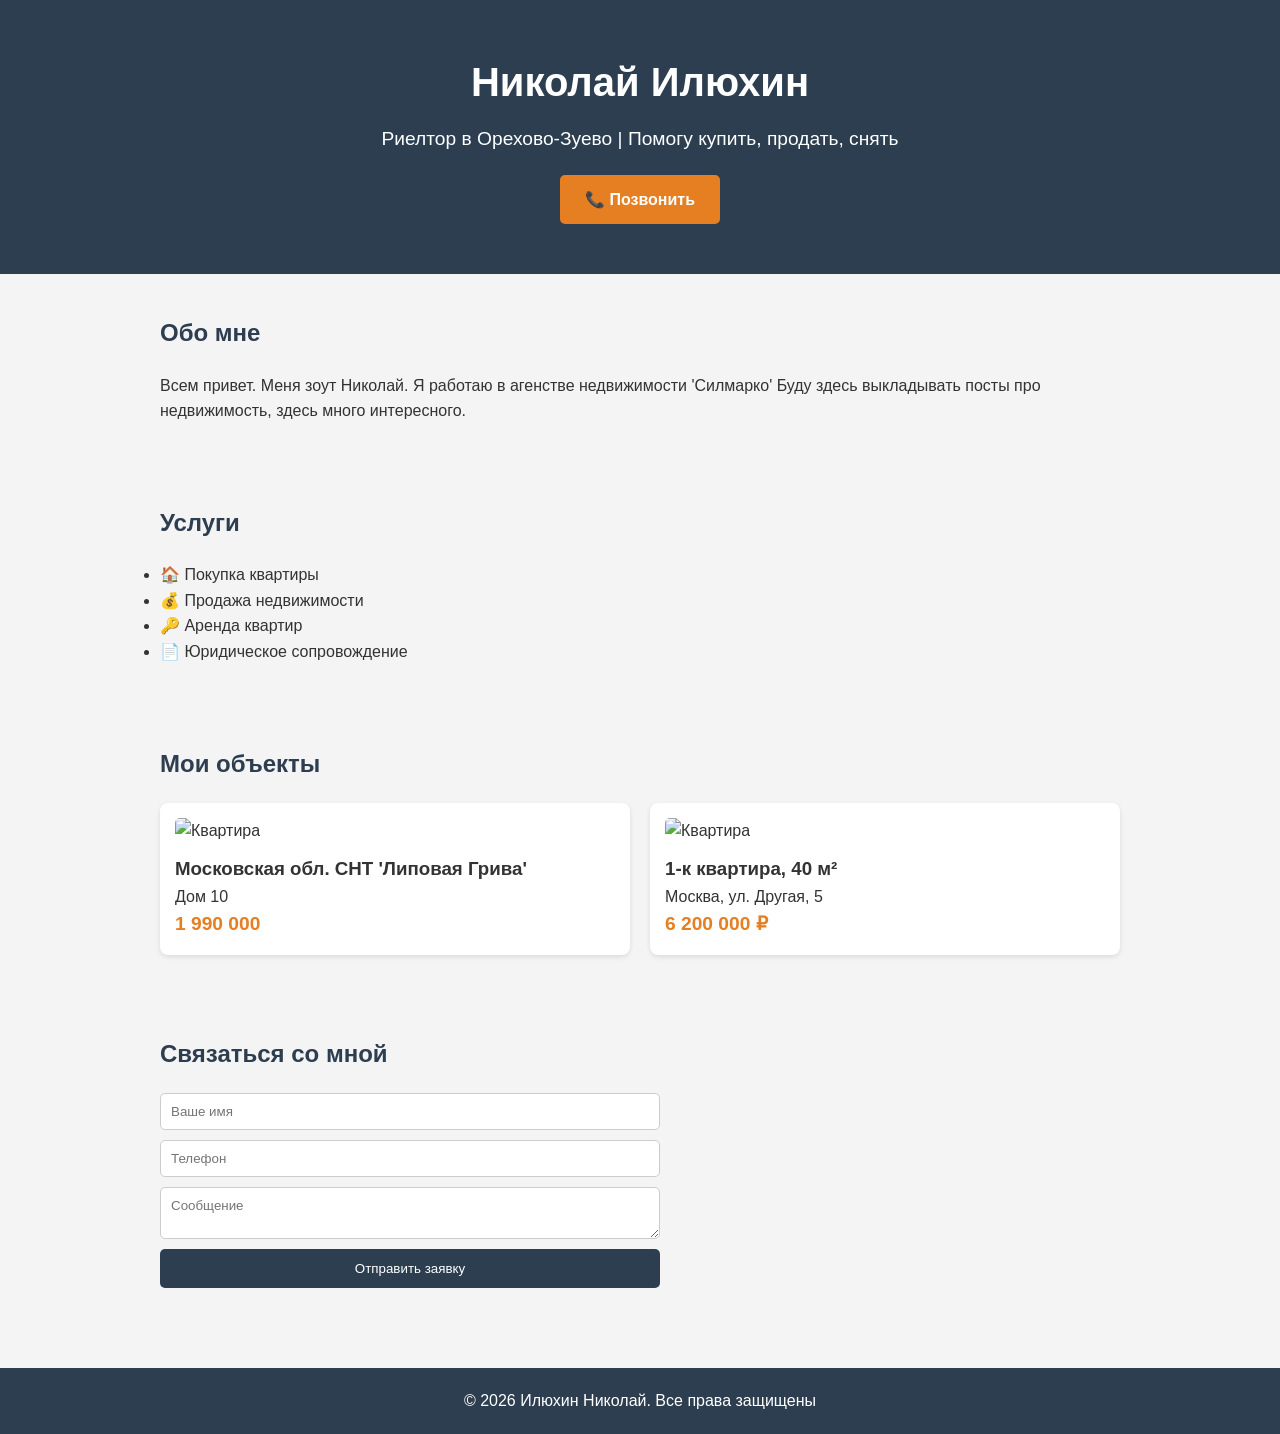
==== index.html @ 78584c49 "Первый сайт" ====
<!DOCTYPE html>
<html lang="ru">
<head>
    <meta charset="UTF-8">
    <meta name="viewport" content="width=device-width, initial-scale=1.0">
    <title>Николай Илюхин — Риелтор</title>
    <link rel="stylesheet" href="style.css">
</head>
<body>
    <header>
        <h1>Николай Илюхин</h1>
        <p>Риелтор в Орехово-Зуево | Помогу купить, продать, снять</p>
        <a href="tel:+79262144990" class="btn">📞 Позвонить</a>
    </header>

    <section id="about">
        <h2>Обо мне</h2>
        <p>Всем привет. Меня зоут Николай. Я работаю в агенстве недвижимости 'Силмарко' Буду здесь выкладывать посты про недвижимость, здесь много интересного.</p>
    </section>

    <section id="services">
        <h2>Услуги</h2>
        <ul>
            <li>🏠 Покупка квартиры</li>
            <li>💰 Продажа недвижимости</li>
            <li>🔑 Аренда квартир</li>
            <li>📄 Юридическое сопровождение</li>
        </ul>
    </section>

    <section id="objects">
        <h2>Мои объекты</h2>
        <div class="cards">
            <div class="card">
                <img src="https://via.placeholder.com/300x200" alt="Квартира">
                <h3>Московская обл. СНТ 'Липовая Грива'</h3>
                <p>Дом 10</p>
                <p class="price">1 990 000</p>
            </div>
            <div class="card">
                <img src="https://via.placeholder.com/300x200" alt="Квартира">
                <h3>1-к квартира, 40 м²</h3>
                <p>Москва, ул. Другая, 5</p>
                <p class="price">6 200 000 ₽</p>
            </div>
        </div>
    </section>

    <section id="contact">
        <h2>Связаться со мной</h2>
        <form id="leadForm">
            <input type="text" placeholder="Ваше имя" required>
            <input type="tel" placeholder="Телефон" required>
            <textarea placeholder="Сообщение"></textarea>
            <button type="submit">Отправить заявку</button>
        </form>
    </section>

    <footer>
        <p>© 2026 Илюхин Николай. Все права защищены</p>
    </footer>

    <script src="script.js"></script>
</body>
</html>
---- style.css ----
* {
    margin: 0;
    padding: 0;
    box-sizing: border-box;
    font-family: Arial, sans-serif;
}

body {
    background: #f4f4f4;
    color: #333;
    line-height: 1.6;
}

header {
    background: #2c3e50;
    color: white;
    text-align: center;
    padding: 50px 20px;
}

header h1 {
    font-size: 2.5em;
    margin-bottom: 10px;
}

header p {
    font-size: 1.2em;
    margin-bottom: 20px;
}

.btn {
    display: inline-block;
    background: #e67e22;
    color: white;
    padding: 12px 25px;
    text-decoration: none;
    border-radius: 5px;
    font-weight: bold;
}

section {
    padding: 40px 20px;
    max-width: 1000px;
    margin: 0 auto;
}

section h2 {
    margin-bottom: 20px;
    color: #2c3e50;
}

.cards {
    display: grid;
    grid-template-columns: repeat(auto-fit, minmax(280px, 1fr));
    gap: 20px;
}

.card {
    background: white;
    border-radius: 8px;
    padding: 15px;
    box-shadow: 0 2px 5px rgba(0,0,0,0.1);
}

.card img {
    width: 100%;
    border-radius: 5px;
    margin-bottom: 10px;
}

.price {
    color: #e67e22;
    font-weight: bold;
    font-size: 1.2em;
}

form {
    display: flex;
    flex-direction: column;
    gap: 10px;
    max-width: 500px;
}

form input, form textarea {
    padding: 10px;
    border: 1px solid #ccc;
    border-radius: 5px;
}

form button {
    background: #2c3e50;
    color: white;
    padding: 12px;
    border: none;
    border-radius: 5px;
    cursor: pointer;
}

footer {
    text-align: center;
    padding: 20px;
    background: #2c3e50;
    color: white;
    margin-top: 40px;
}
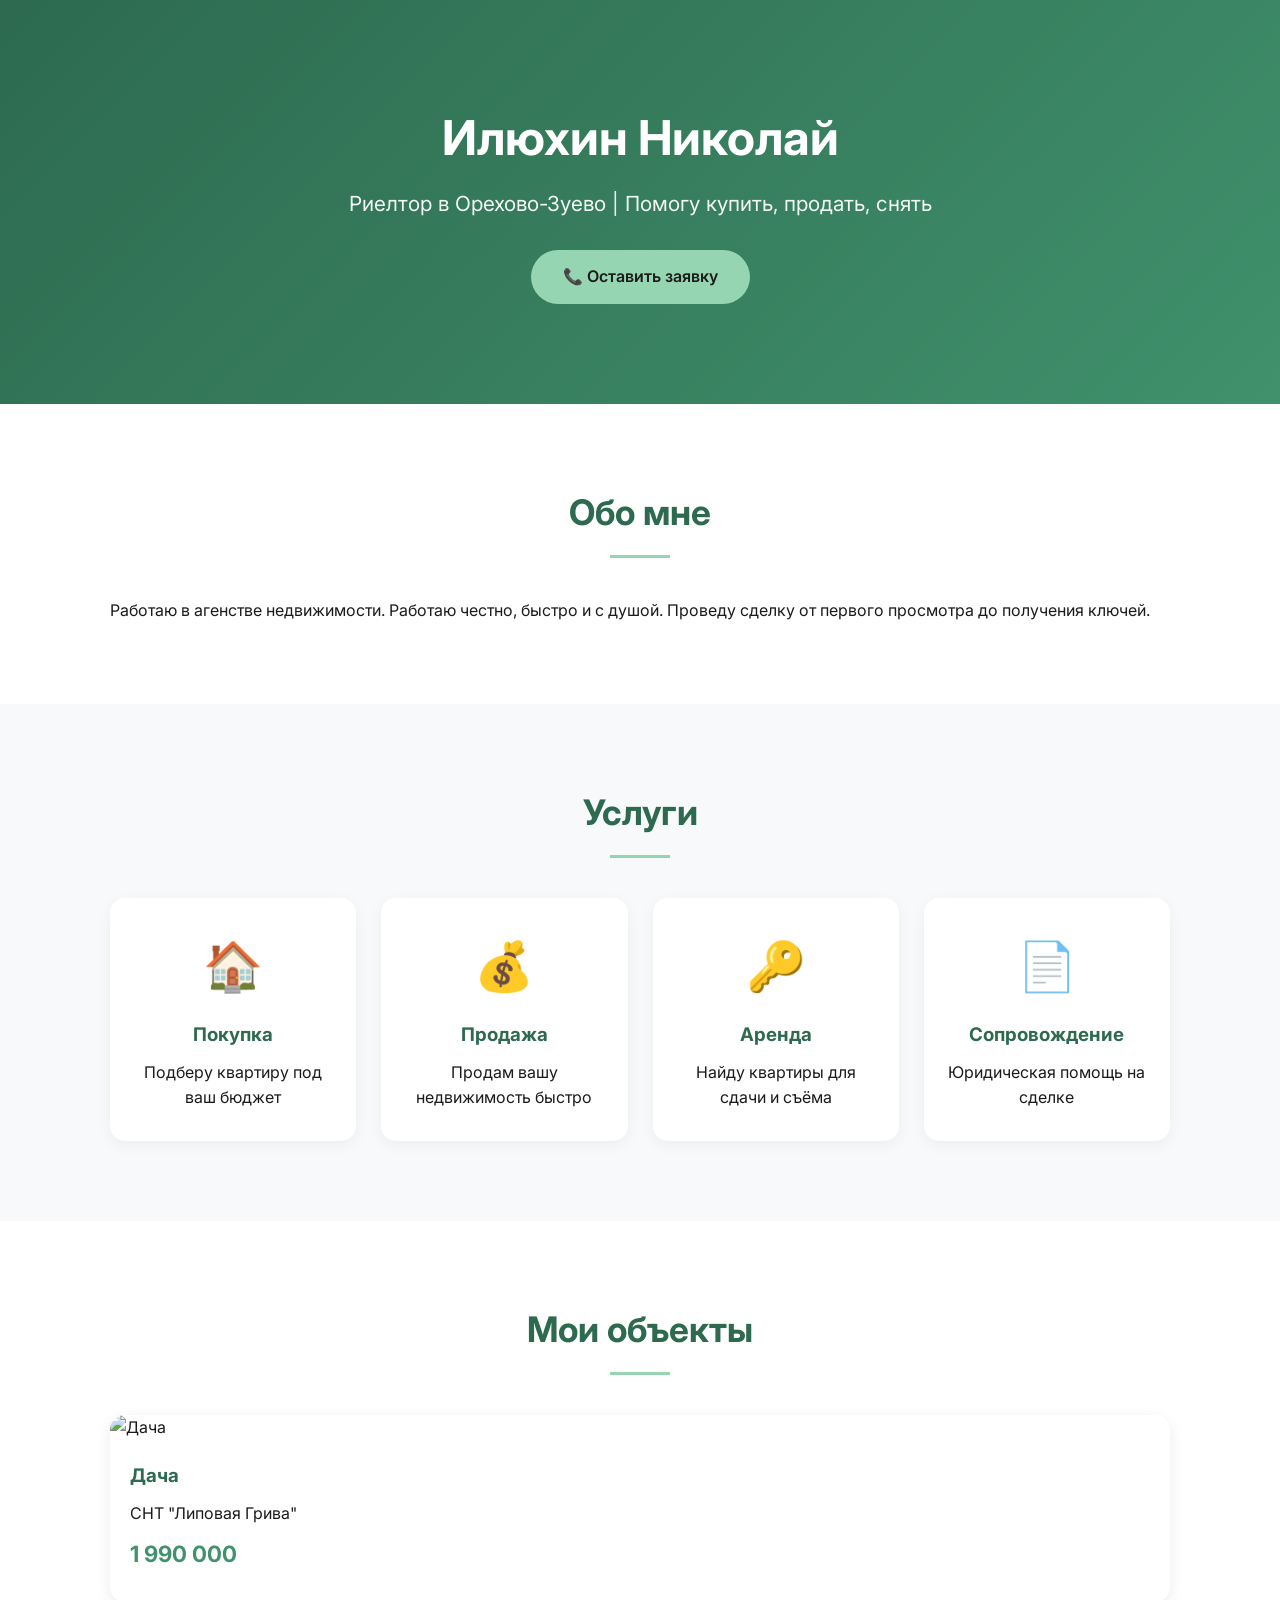
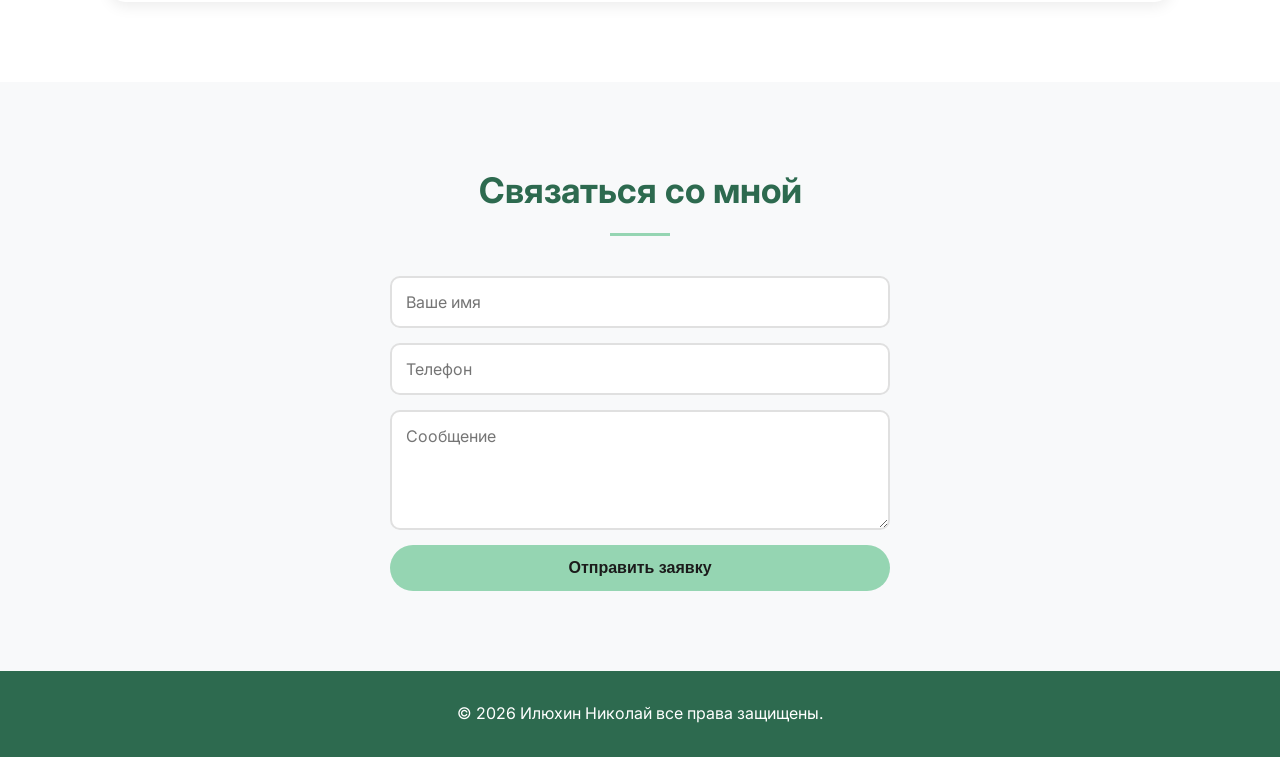
==== commit 3843120e: "Новый дизайн" ====
--- a/index.html
+++ b/index.html
@@ -3,63 +3,100 @@
 <head>
     <meta charset="UTF-8">
     <meta name="viewport" content="width=device-width, initial-scale=1.0">
-    <title>Николай Илюхин — Риелтор</title>
+    <title>Илюхин Николай-ваш агент по недвижимости</title>
     <link rel="stylesheet" href="style.css">
+    <link href="https://fonts.googleapis.com/css2?family=Inter:wght@300;400;600;700&display=swap" rel="stylesheet">
 </head>
 <body>
-    <header>
-        <h1>Николай Илюхин</h1>
-        <p>Риелтор в Орехово-Зуево | Помогу купить, продать, снять</p>
-        <a href="tel:+79262144990" class="btn">📞 Позвонить</a>
+    <header class="hero">
+        <div class="container">
+            <h1>Илюхин Николай</h1>
+            <p class="subtitle">Риелтор в Орехово-Зуево | Помогу купить, продать, снять</p>
+            <a href="#contact" class="btn">📞 Оставить заявку</a>
+        </div>
     </header>
 
-    <section id="about">
-        <h2>Обо мне</h2>
-        <p>Всем привет. Меня зоут Николай. Я работаю в агенстве недвижимости 'Силмарко' Буду здесь выкладывать посты про недвижимость, здесь много интересного.</p>
+    <section id="about" class="fade-in">
+        <div class="container">
+            <h2>Обо мне</h2>
+            <p>Работаю в агенстве недвижимости. Работаю честно, быстро и с душой. Проведу сделку от первого просмотра до получения ключей.</p>
+        </div>
     </section>
 
-    <section id="services">
-        <h2>Услуги</h2>
-        <ul>
-            <li>🏠 Покупка квартиры</li>
-            <li>💰 Продажа недвижимости</li>
-            <li>🔑 Аренда квартир</li>
-            <li>📄 Юридическое сопровождение</li>
-        </ul>
-    </section>
-
-    <section id="objects">
-        <h2>Мои объекты</h2>
-        <div class="cards">
-            <div class="card">
-                <img src="https://via.placeholder.com/300x200" alt="Квартира">
-                <h3>Московская обл. СНТ 'Липовая Грива'</h3>
-                <p>Дом 10</p>
-                <p class="price">1 990 000</p>
-            </div>
-            <div class="card">
-                <img src="https://via.placeholder.com/300x200" alt="Квартира">
-                <h3>1-к квартира, 40 м²</h3>
-                <p>Москва, ул. Другая, 5</p>
-                <p class="price">6 200 000 ₽</p>
+    <section id="services" class="fade-in bg-light">
+        <div class="container">
+            <h2>Услуги</h2>
+            <div class="services-grid">
+                <div class="service-card">
+                    <div class="icon">🏠</div>
+                    <h3>Покупка</h3>
+                    <p>Подберу квартиру под ваш бюджет</p>
+                </div>
+                <div class="service-card">
+                    <div class="icon">💰</div>
+                    <h3>Продажа</h3>
+                    <p>Продам вашу недвижимость быстро</p>
+                </div>
+                <div class="service-card">
+                    <div class="icon">🔑</div>
+                    <h3>Аренда</h3>
+                    <p>Найду квартиры для сдачи и съёма</p>
+                </div>
+                <div class="service-card">
+                    <div class="icon">📄</div>
+                    <h3>Сопровождение</h3>
+                    <p>Юридическая помощь на сделке</p>
+                </div>
             </div>
         </div>
     </section>
 
-    <section id="contact">
-        <h2>Связаться со мной</h2>
-        <form id="leadForm">
-            <input type="text" placeholder="Ваше имя" required>
-            <input type="tel" placeholder="Телефон" required>
-            <textarea placeholder="Сообщение"></textarea>
-            <button type="submit">Отправить заявку</button>
-        </form>
+    <section id="objects" class="fade-in">
+        <div class="container">
+            <h2>Мои объекты</h2>
+            <div class="cards" id="objectsList"></div>
+        </div>
+    </section>
+
+    <section id="contact" class="fade-in bg-light">
+        <div class="container">
+            <h2>Связаться со мной</h2>
+            <form id="leadForm">
+                <input type="text" placeholder="Ваше имя" required>
+                <input type="tel" placeholder="Телефон" required>
+                <textarea placeholder="Сообщение"></textarea>
+                <button type="submit" class="btn">Отправить заявку</button>
+            </form>
+        </div>
     </section>
 
     <footer>
-        <p>© 2026 Илюхин Николай. Все права защищены</p>
+        <div class="container">
+            <p>© 2026 Илюхин Николай все права защищены.</p>
+        </div>
     </footer>
 
-    <script src="script.js"></script>
+    <script>
+    fetch('data.json')
+        .then(res => res.json())
+        .then(data => {
+            const list = document.getElementById('objectsList');
+            list.innerHTML = '';
+            data.objects.forEach(obj => {
+                const div = document.createElement('div');
+                div.className = 'card fade-in';
+                div.innerHTML = `
+                    <img src="${obj.image}" alt="${obj.title}">
+                    <div class="card-body">
+                        <h3>${obj.title}</h3>
+                        <p>${obj.address}</p>
+                        <p class="price">${obj.price}</p>
+                        <p class="desc">${obj.description}</p>
+                    </div>
+                `;
+                list.appendChild(div);
+            });
+        });
+    </script>
 </body>
 </html>
--- a/style.css
+++ b/style.css
@@ -1,105 +1,221 @@
+/* === БАЗА === */
 * {
     margin: 0;
     padding: 0;
     box-sizing: border-box;
-    font-family: Arial, sans-serif;
 }
 
 body {
-    background: #f4f4f4;
-    color: #333;
+    font-family: 'Inter', sans-serif;
+    color: #1b1b1b;
+    background: #ffffff;
     line-height: 1.6;
 }
 
-header {
-    background: #2c3e50;
+.container {
+    max-width: 1100px;
+    margin: 0 auto;
+    padding: 0 20px;
+}
+
+/* === ПЛАВНЫЕ ПЕРЕХОДЫ === */
+a, button, .card, .service-card {
+    transition: all 0.3s ease;
+}
+
+.fade-in {
+    animation: fadeIn 0.8s ease forwards;
+    opacity: 0;
+}
+
+@keyframes fadeIn {
+    from { opacity: 0; transform: translateY(20px); }
+    to { opacity: 1; transform: translateY(0); }
+}
+
+/* === ШАПКА === */
+.hero {
+    background: linear-gradient(135deg, #2d6a4f 0%, #40916c 100%);
     color: white;
-    text-align: center;
-    padding: 50px 20px;
-}
-
-header h1 {
-    font-size: 2.5em;
+    padding: 100px 20px;
+    text-align: center;
+}
+
+.hero h1 {
+    font-size: 3em;
+    font-weight: 700;
     margin-bottom: 10px;
-}
-
-header p {
-    font-size: 1.2em;
-    margin-bottom: 20px;
-}
-
+    animation: fadeIn 1s ease;
+}
+
+.subtitle {
+    font-size: 1.3em;
+    margin-bottom: 30px;
+    opacity: 0.95;
+}
+
+/* === КНОПКИ === */
 .btn {
     display: inline-block;
-    background: #e67e22;
-    color: white;
-    padding: 12px 25px;
+    background: #95d5b2;
+    color: #1b1b1b;
+    padding: 14px 32px;
     text-decoration: none;
-    border-radius: 5px;
-    font-weight: bold;
-}
-
+    border-radius: 50px;
+    font-weight: 600;
+    border: none;
+    cursor: pointer;
+    font-size: 1em;
+}
+
+.btn:hover {
+    background: #ffffff;
+    transform: translateY(-3px);
+    box-shadow: 0 8px 20px rgba(0,0,0,0.15);
+}
+
+/* === СЕКЦИИ === */
 section {
-    padding: 40px 20px;
-    max-width: 1000px;
-    margin: 0 auto;
+    padding: 80px 20px;
 }
 
 section h2 {
-    margin-bottom: 20px;
-    color: #2c3e50;
-}
-
+    font-size: 2.2em;
+    color: #2d6a4f;
+    margin-bottom: 40px;
+    text-align: center;
+    position: relative;
+}
+
+section h2::after {
+    content: '';
+    display: block;
+    width: 60px;
+    height: 3px;
+    background: #95d5b2;
+    margin: 15px auto 0;
+}
+
+.bg-light {
+    background: #f8f9fa;
+}
+
+/* === УСЛУГИ === */
+.services-grid {
+    display: grid;
+    grid-template-columns: repeat(auto-fit, minmax(220px, 1fr));
+    gap: 25px;
+}
+
+.service-card {
+    background: white;
+    padding: 30px 20px;
+    border-radius: 15px;
+    text-align: center;
+    box-shadow: 0 4px 15px rgba(0,0,0,0.05);
+}
+
+.service-card:hover {
+    transform: translateY(-8px);
+    box-shadow: 0 12px 30px rgba(45,106,79,0.15);
+}
+
+.service-card .icon {
+    font-size: 3em;
+    margin-bottom: 15px;
+}
+
+.service-card h3 {
+    color: #2d6a4f;
+    margin-bottom: 10px;
+}
+
+/* === КАРТОЧКИ ОБЪЕКТОВ === */
 .cards {
     display: grid;
-    grid-template-columns: repeat(auto-fit, minmax(280px, 1fr));
-    gap: 20px;
+    grid-template-columns: repeat(auto-fit, minmax(300px, 1fr));
+    gap: 30px;
 }
 
 .card {
     background: white;
-    border-radius: 8px;
-    padding: 15px;
-    box-shadow: 0 2px 5px rgba(0,0,0,0.1);
+    border-radius: 15px;
+    overflow: hidden;
+    box-shadow: 0 4px 15px rgba(0,0,0,0.08);
+}
+
+.card:hover {
+    transform: translateY(-8px);
+    box-shadow: 0 15px 35px rgba(45,106,79,0.2);
 }
 
 .card img {
     width: 100%;
-    border-radius: 5px;
+    height: 220px;
+    object-fit: cover;
+}
+
+.card-body {
+    padding: 20px;
+}
+
+.card h3 {
+    color: #2d6a4f;
     margin-bottom: 10px;
 }
 
 .price {
-    color: #e67e22;
-    font-weight: bold;
-    font-size: 1.2em;
-}
-
+    color: #40916c;
+    font-weight: 700;
+    font-size: 1.4em;
+    margin: 10px 0;
+}
+
+.desc {
+    color: #666;
+    font-size: 0.95em;
+}
+
+/* === ФОРМА === */
 form {
     display: flex;
     flex-direction: column;
-    gap: 10px;
+    gap: 15px;
     max-width: 500px;
+    margin: 0 auto;
 }
 
 form input, form textarea {
-    padding: 10px;
-    border: 1px solid #ccc;
-    border-radius: 5px;
-}
-
-form button {
-    background: #2c3e50;
+    padding: 14px;
+    border: 2px solid #e0e0e0;
+    border-radius: 10px;
+    font-family: inherit;
+    font-size: 1em;
+    transition: border-color 0.3s ease;
+}
+
+form input:focus, form textarea:focus {
+    outline: none;
+    border-color: #40916c;
+}
+
+form textarea {
+    min-height: 120px;
+    resize: vertical;
+}
+
+/* === ФУТЕР === */
+footer {
+    background: #2d6a4f;
     color: white;
-    padding: 12px;
-    border: none;
-    border-radius: 5px;
-    cursor: pointer;
-}
-
-footer {
-    text-align: center;
-    padding: 20px;
-    background: #2c3e50;
-    color: white;
-    margin-top: 40px;
-}
+    text-align: center;
+    padding: 30px 20px;
+}
+
+/* === АДАПТИВ === */
+@media (max-width: 768px) {
+    .hero h1 { font-size: 2em; }
+    .subtitle { font-size: 1.1em; }
+    section h2 { font-size: 1.7em; }
+    section { padding: 50px 20px; }
+}
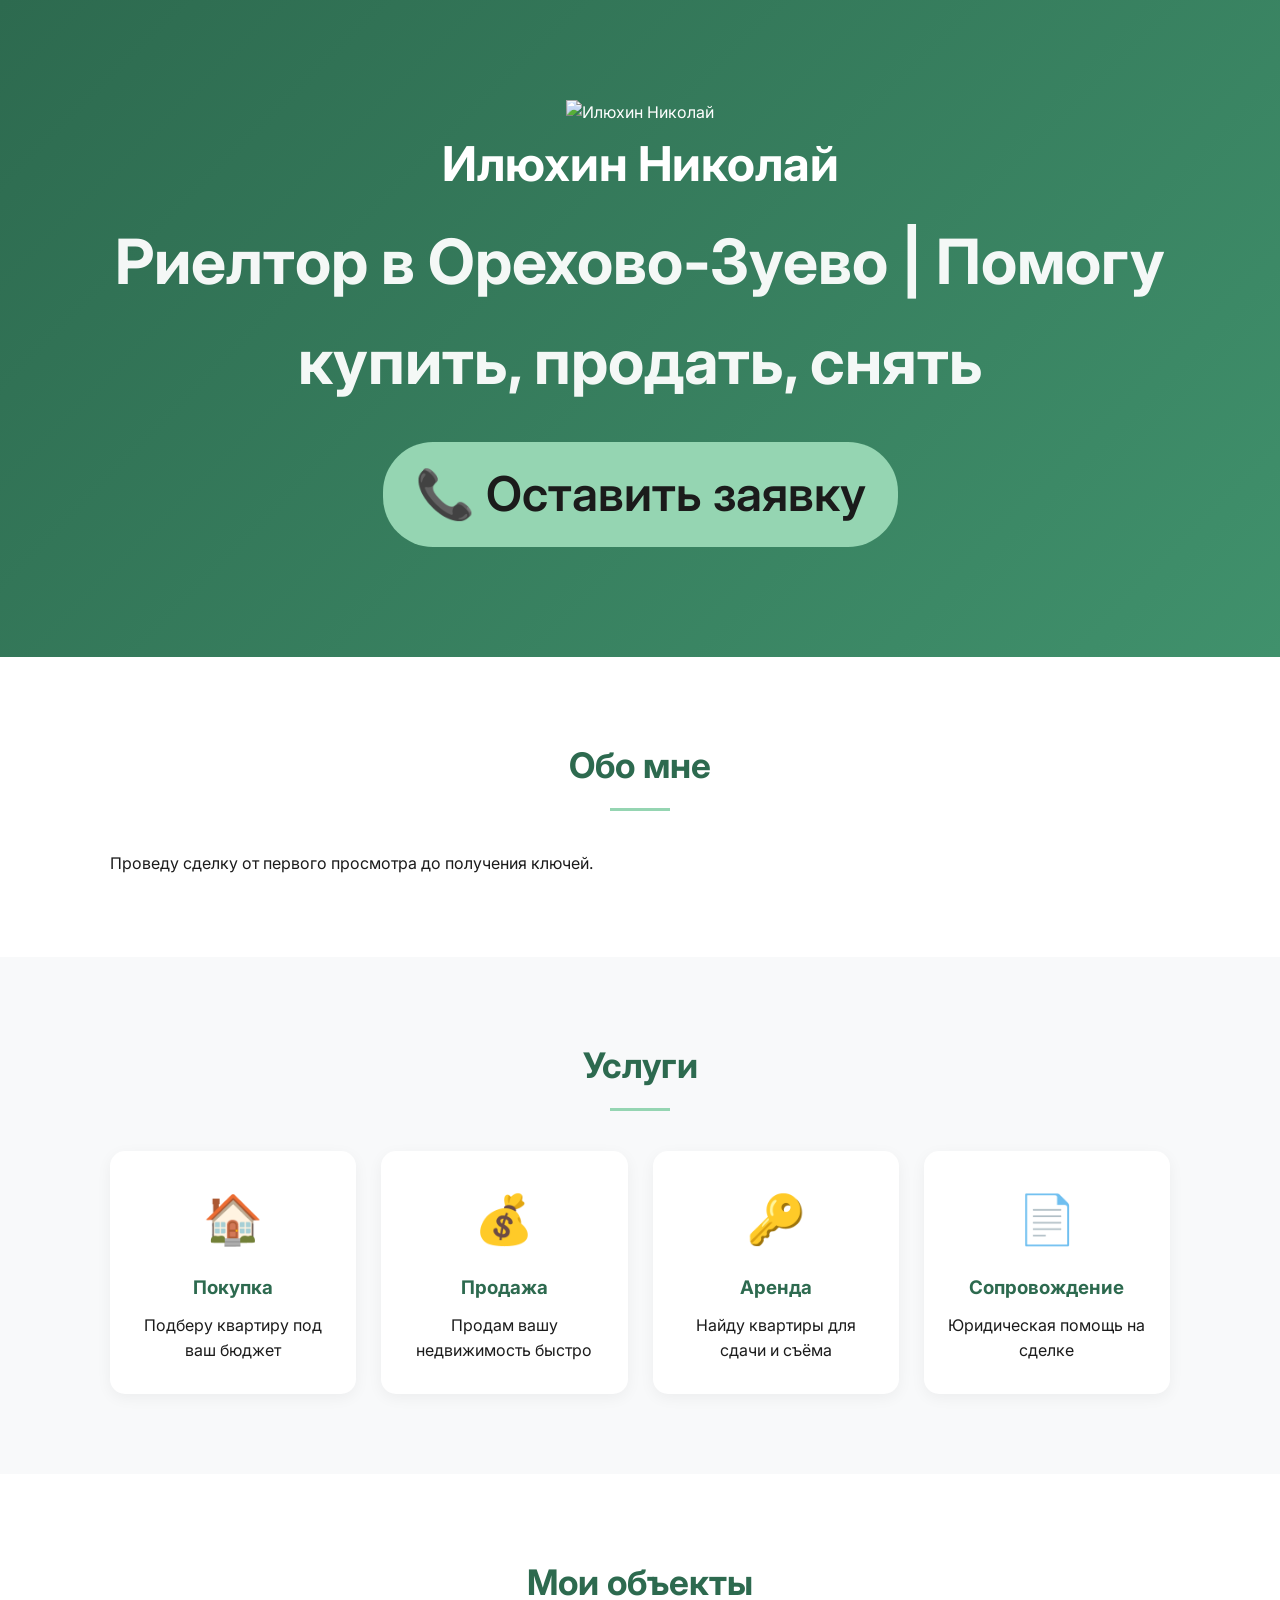
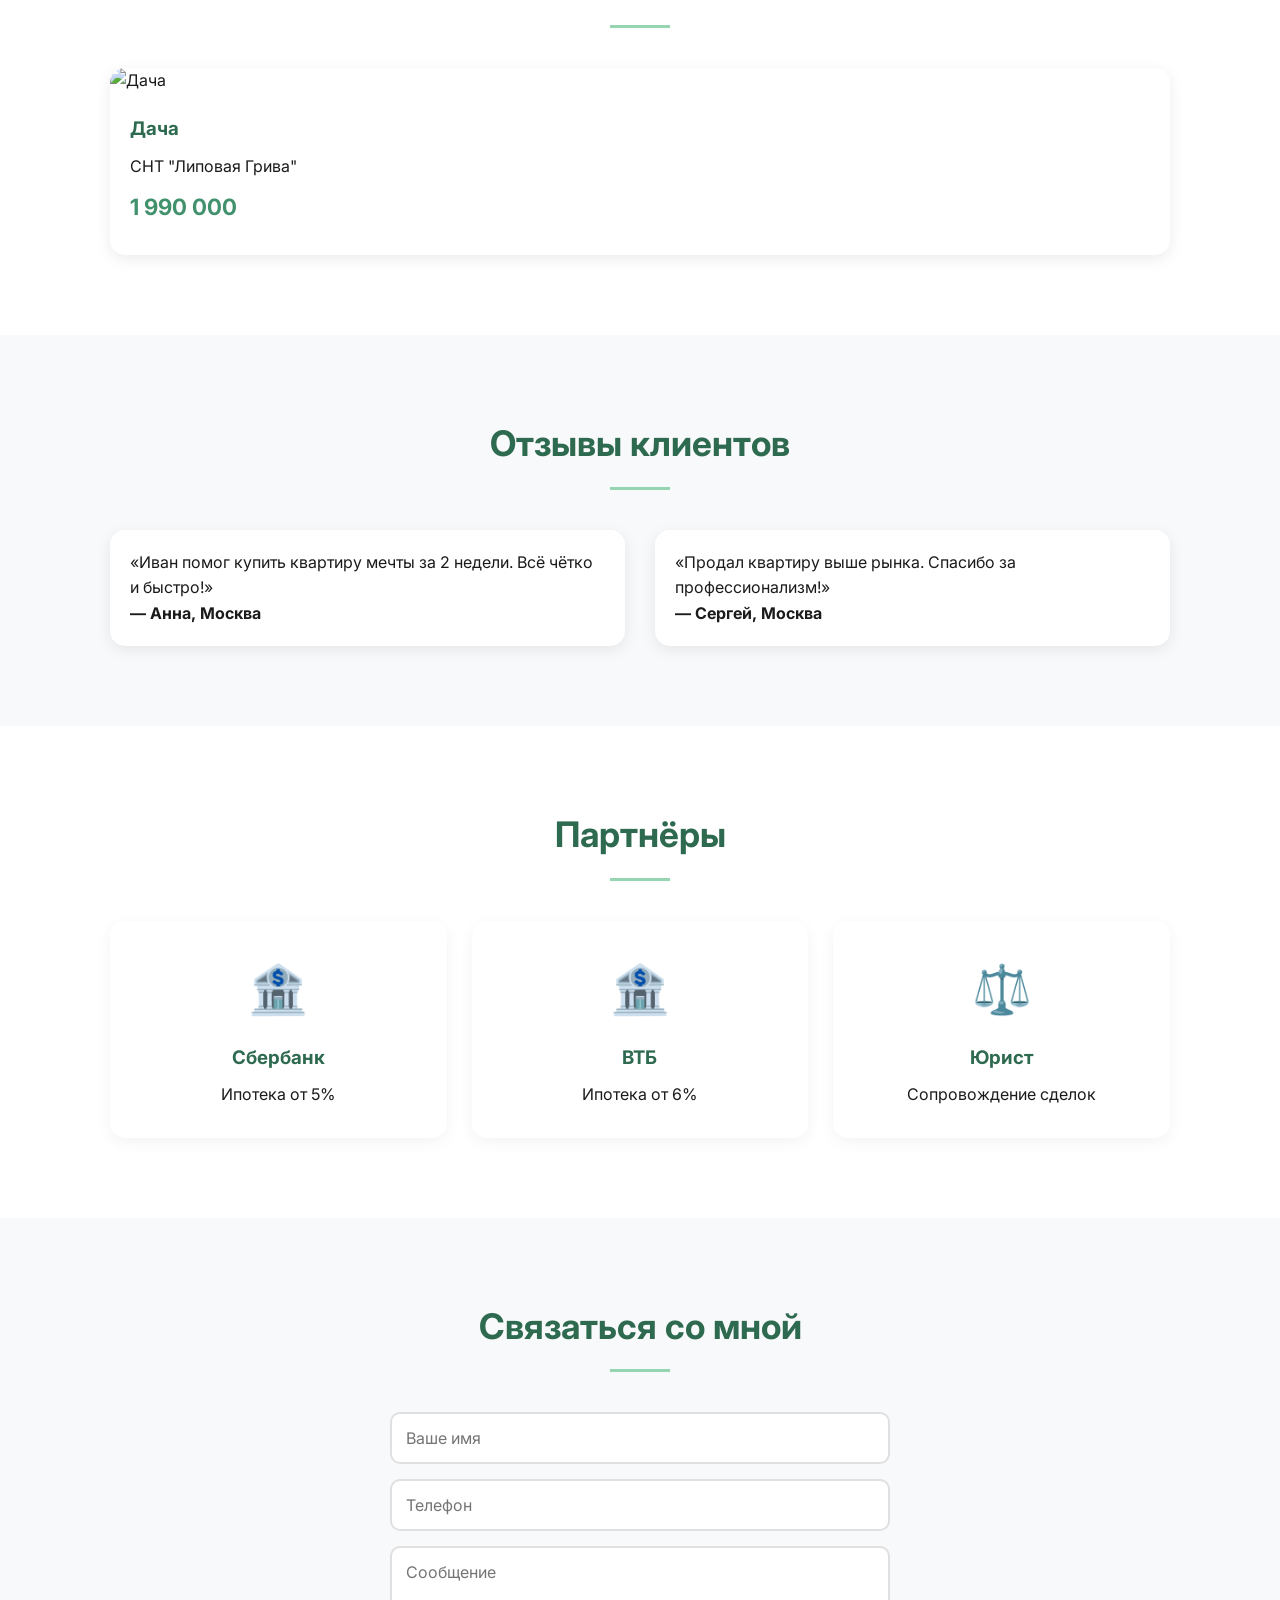
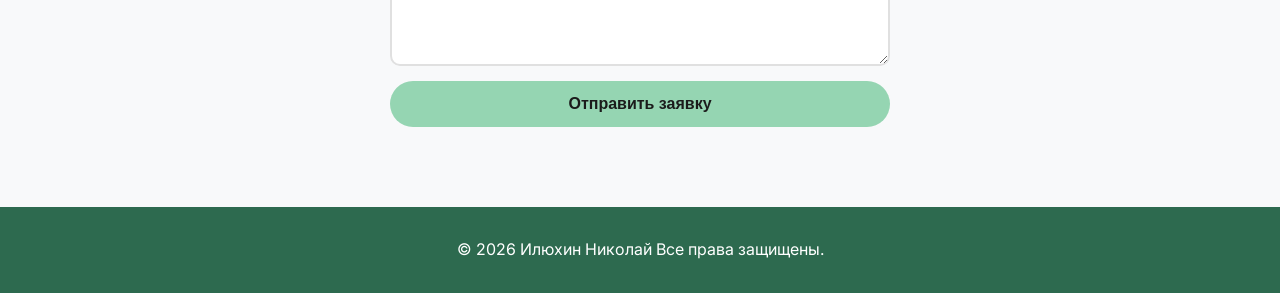
==== commit f3875251: "Update index.html" ====
--- a/index.html
+++ b/index.html
@@ -3,14 +3,15 @@
 <head>
     <meta charset="UTF-8">
     <meta name="viewport" content="width=device-width, initial-scale=1.0">
-    <title>Илюхин Николай-ваш агент по недвижимости</title>
+    <title>Илюхин Николай — Риелтор</title>
     <link rel="stylesheet" href="style.css">
     <link href="https://fonts.googleapis.com/css2?family=Inter:wght@300;400;600;700&display=swap" rel="stylesheet">
 </head>
 <body>
     <header class="hero">
         <div class="container">
-            <h1>Илюхин Николай</h1>
+            <img src="Фото1.jpg" alt="Илюхин Николай" class="avatar">
+            <h1>Илюхин Николай<h1>
             <p class="subtitle">Риелтор в Орехово-Зуево | Помогу купить, продать, снять</p>
             <a href="#contact" class="btn">📞 Оставить заявку</a>
         </div>
@@ -19,7 +20,7 @@
     <section id="about" class="fade-in">
         <div class="container">
             <h2>Обо мне</h2>
-            <p>Работаю в агенстве недвижимости. Работаю честно, быстро и с душой. Проведу сделку от первого просмотра до получения ключей.</p>
+            <p> Проведу сделку от первого просмотра до получения ключей.</p>
         </div>
     </section>
 
@@ -58,6 +59,49 @@
         </div>
     </section>
 
+    <section id="reviews" class="fade-in bg-light">
+        <div class="container">
+            <h2>Отзывы клиентов</h2>
+            <div class="cards">
+                <div class="card">
+                    <div class="card-body">
+                        <p>«Иван помог купить квартиру мечты за 2 недели. Всё чётко и быстро!»</p>
+                        <p><strong>— Анна, Москва</strong></p>
+                    </div>
+                </div>
+                <div class="card">
+                    <div class="card-body">
+                        <p>«Продал квартиру выше рынка. Спасибо за профессионализм!»</p>
+                        <p><strong>— Сергей, Москва</strong></p>
+                    </div>
+                </div>
+            </div>
+        </div>
+    </section>
+
+    <section id="partners" class="fade-in">
+        <div class="container">
+            <h2>Партнёры</h2>
+            <div class="services-grid">
+                <div class="service-card">
+                    <div class="icon">🏦</div>
+                    <h3>Сбербанк</h3>
+                    <p>Ипотека от 5%</p>
+                </div>
+                <div class="service-card">
+                    <div class="icon">🏦</div>
+                    <h3>ВТБ</h3>
+                    <p>Ипотека от 6%</p>
+                </div>
+                <div class="service-card">
+                    <div class="icon">⚖️</div>
+                    <h3>Юрист</h3>
+                    <p>Сопровождение сделок</p>
+                </div>
+            </div>
+        </div>
+    </section>
+
     <section id="contact" class="fade-in bg-light">
         <div class="container">
             <h2>Связаться со мной</h2>
@@ -72,7 +116,7 @@
 
     <footer>
         <div class="container">
-            <p>© 2026 Илюхин Николай все права защищены.</p>
+            <p>© 2026 Илюхин Николай Все права защищены.</p>
         </div>
     </footer>
 
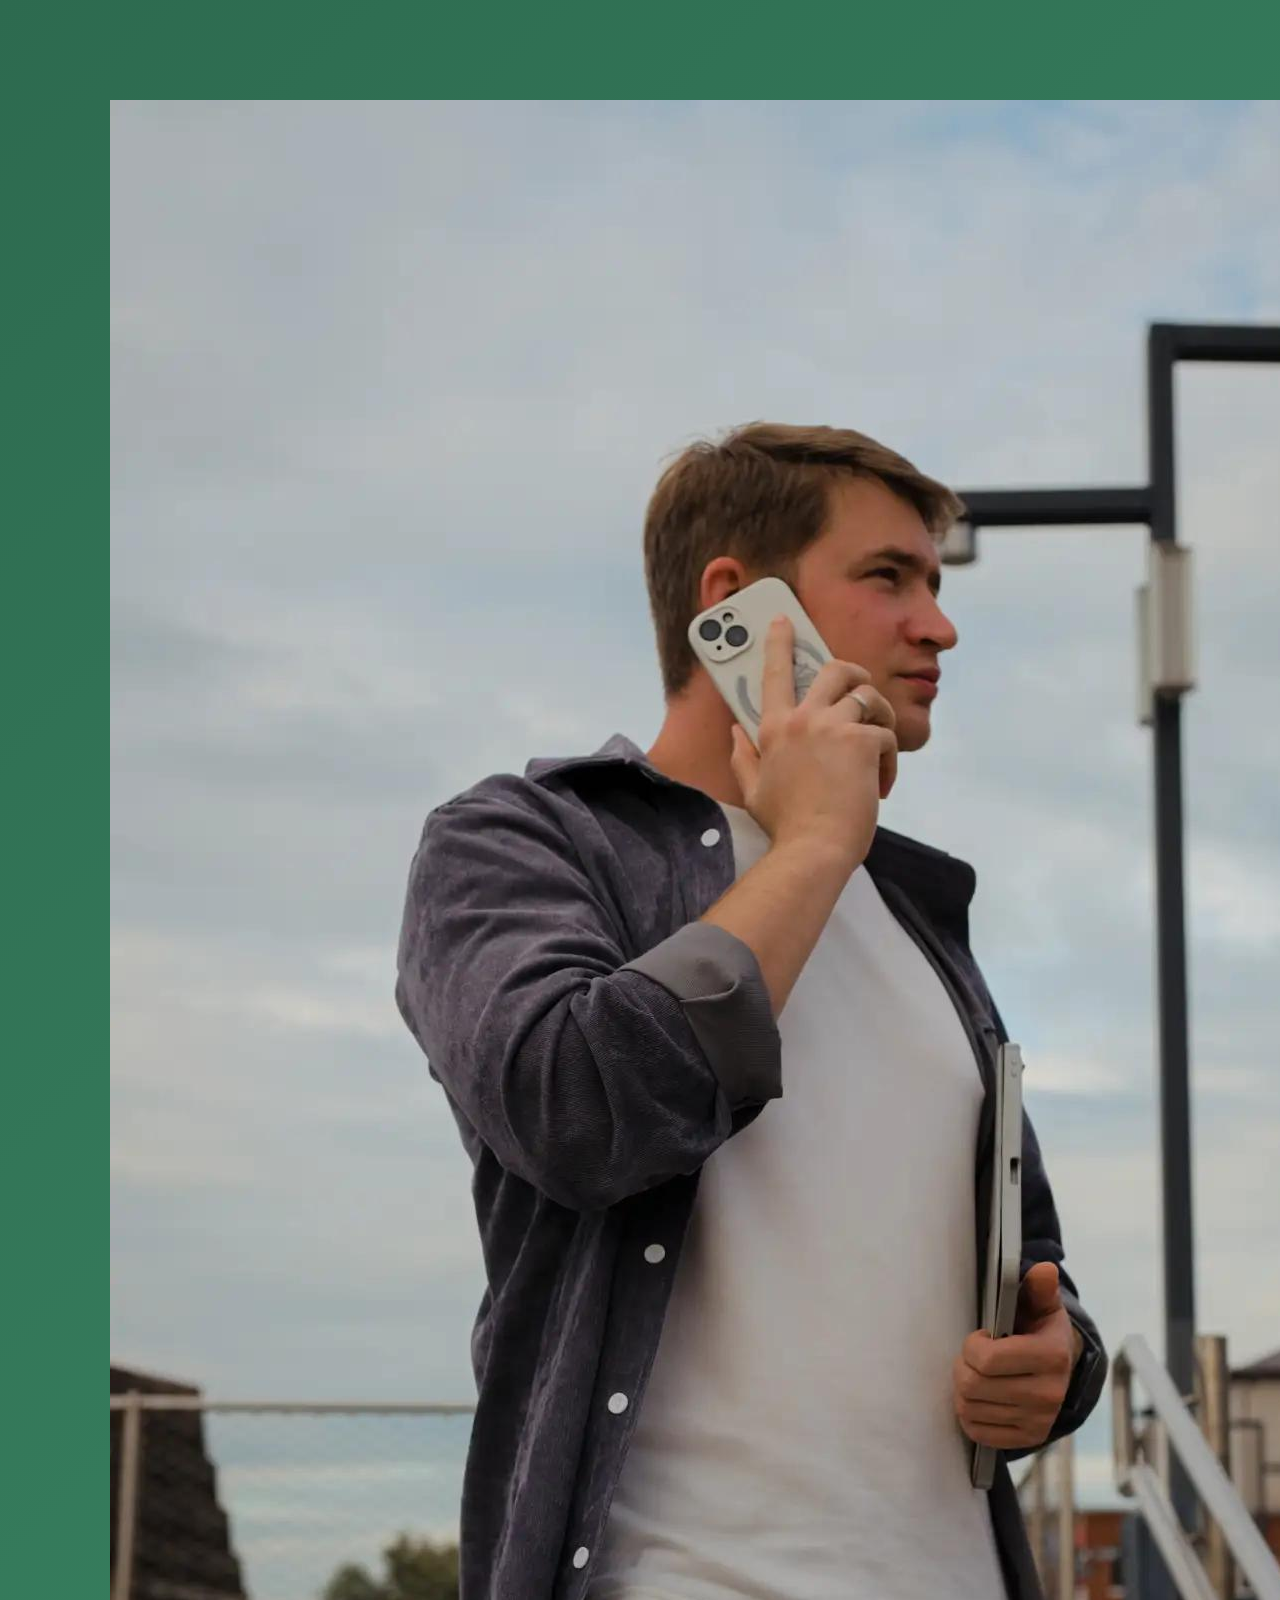
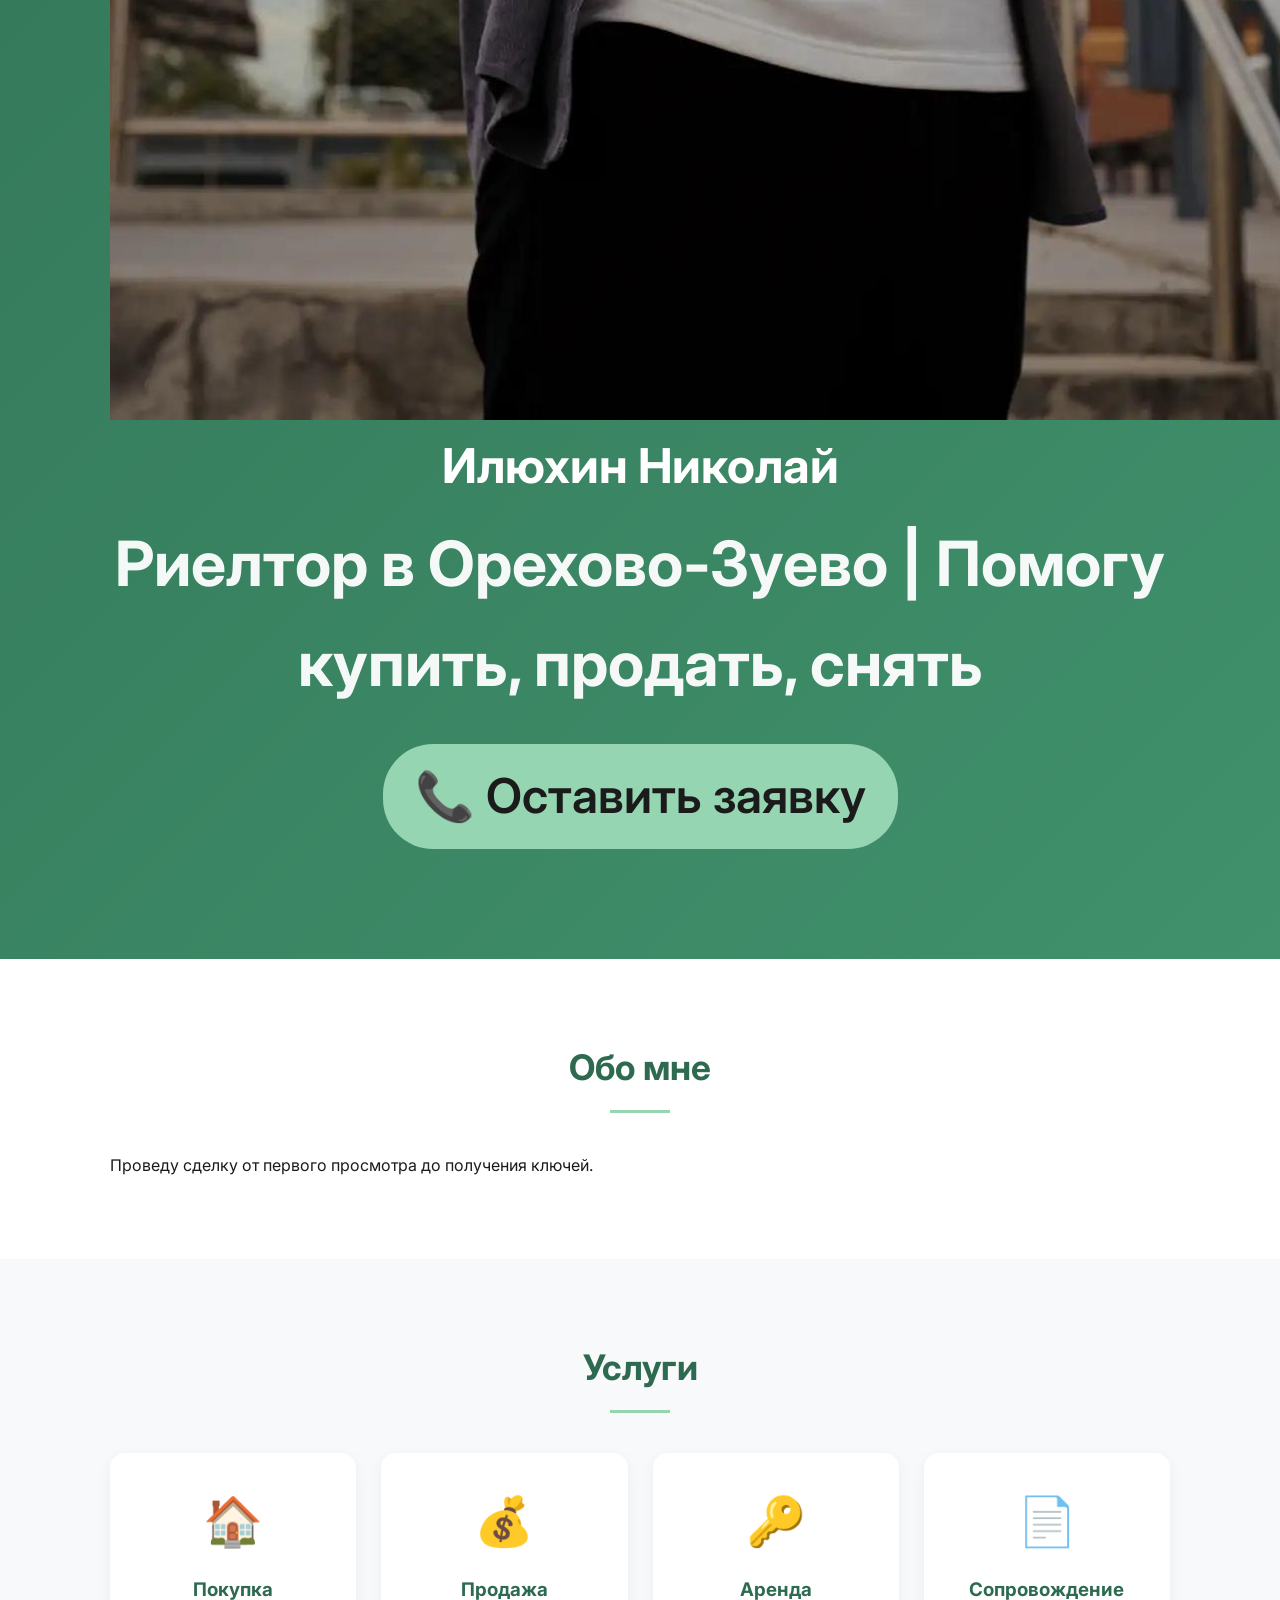
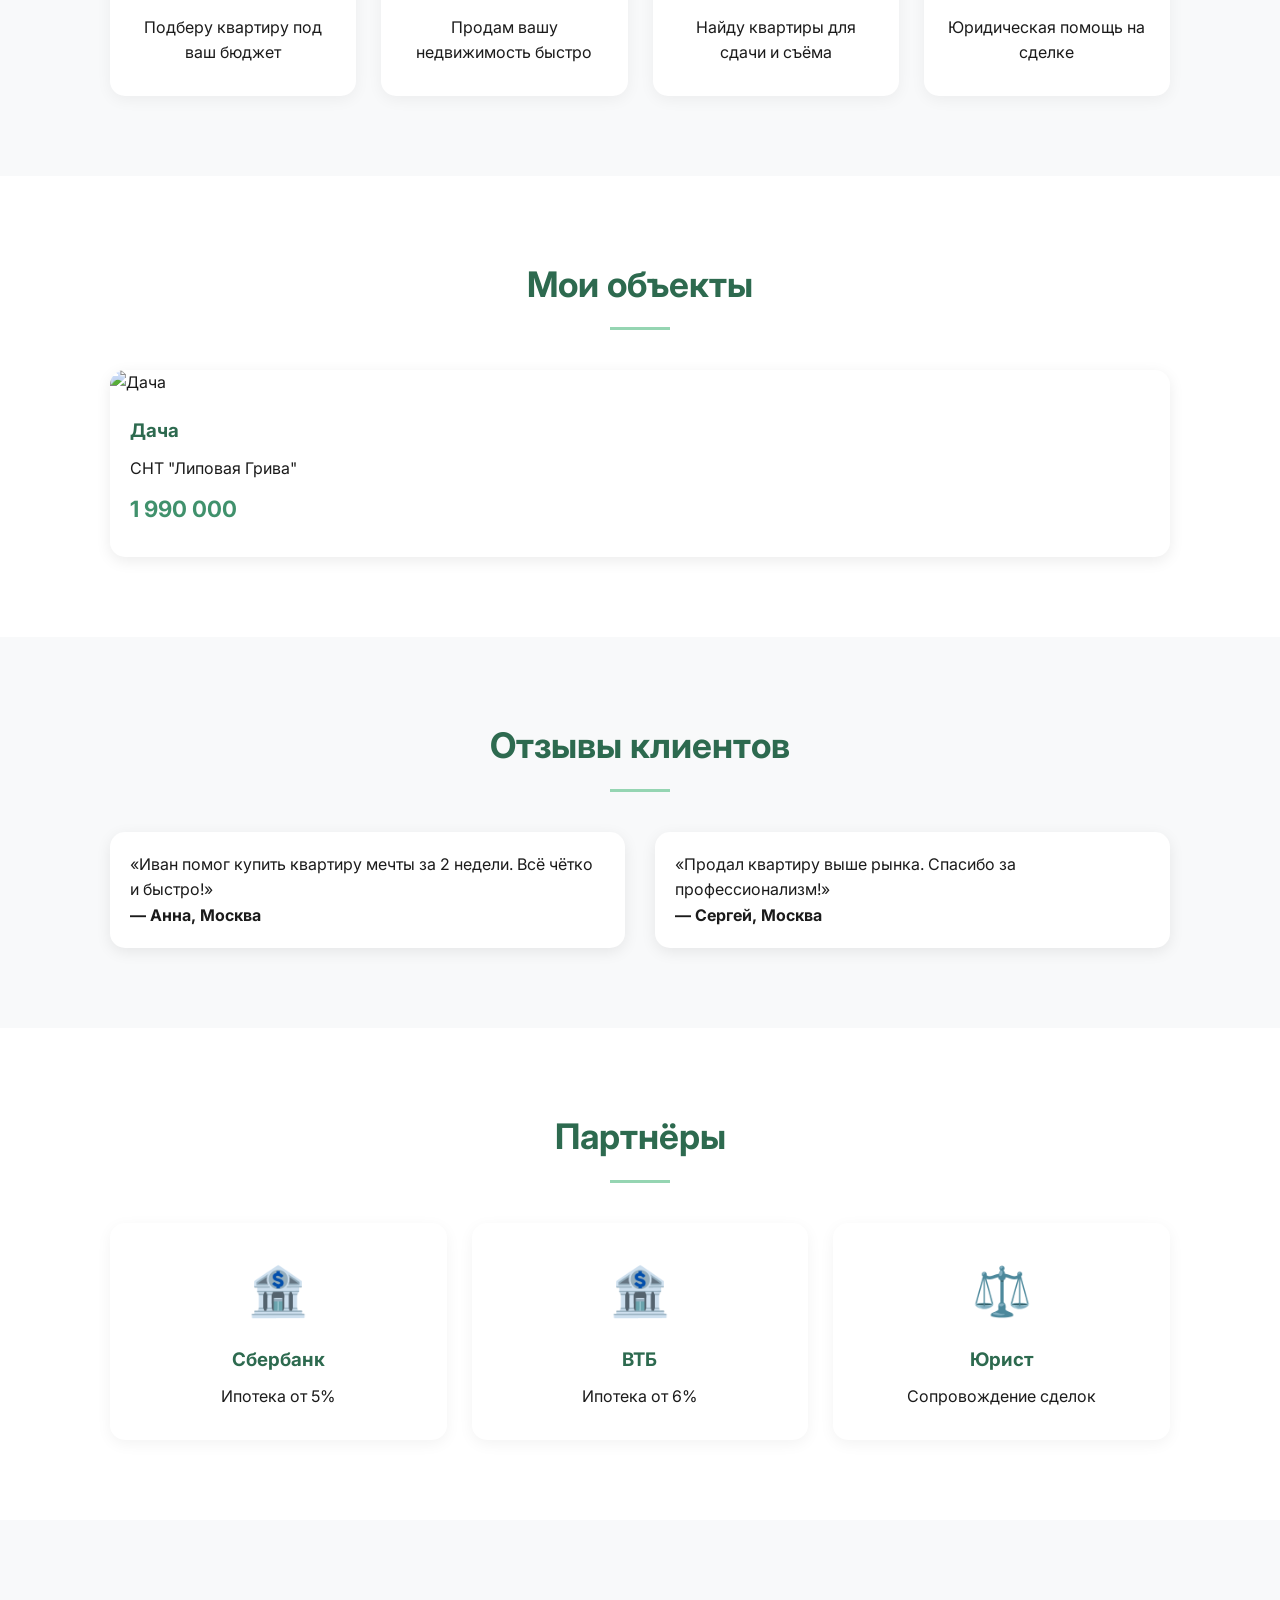
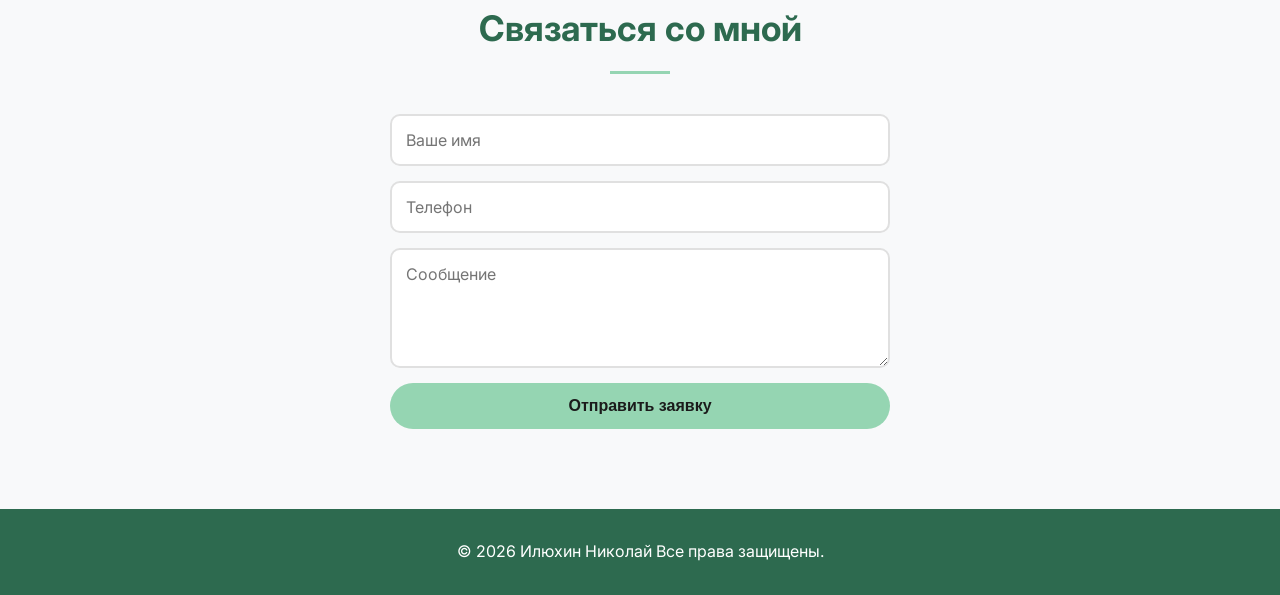
==== commit 63c5140b: "Update index.html" ====
--- a/index.html
+++ b/index.html
@@ -10,7 +10,7 @@
 <body>
     <header class="hero">
         <div class="container">
-            <img src="Фото1.jpg" alt="Илюхин Николай" class="avatar">
+            <img src="фото1.jpg" alt="Илюхин Николай" class="avatar">
             <h1>Илюхин Николай<h1>
             <p class="subtitle">Риелтор в Орехово-Зуево | Помогу купить, продать, снять</p>
             <a href="#contact" class="btn">📞 Оставить заявку</a>
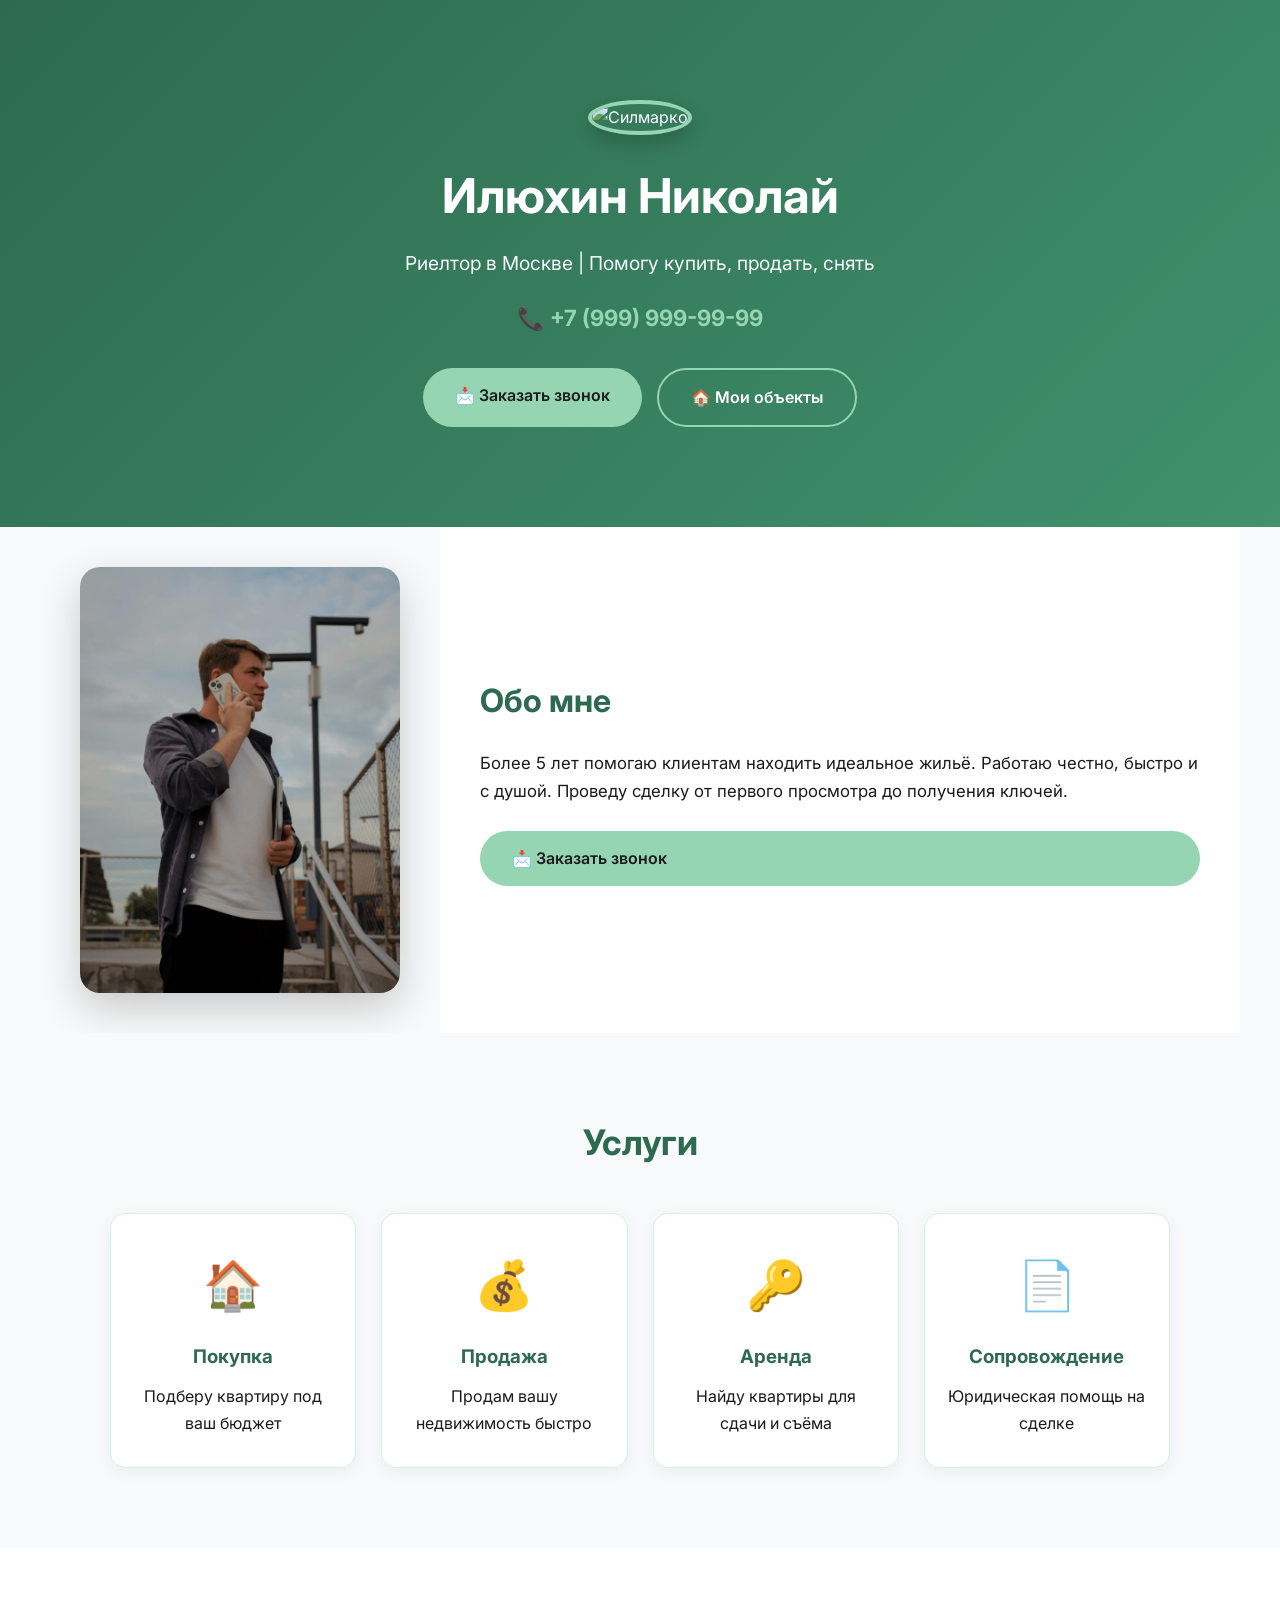
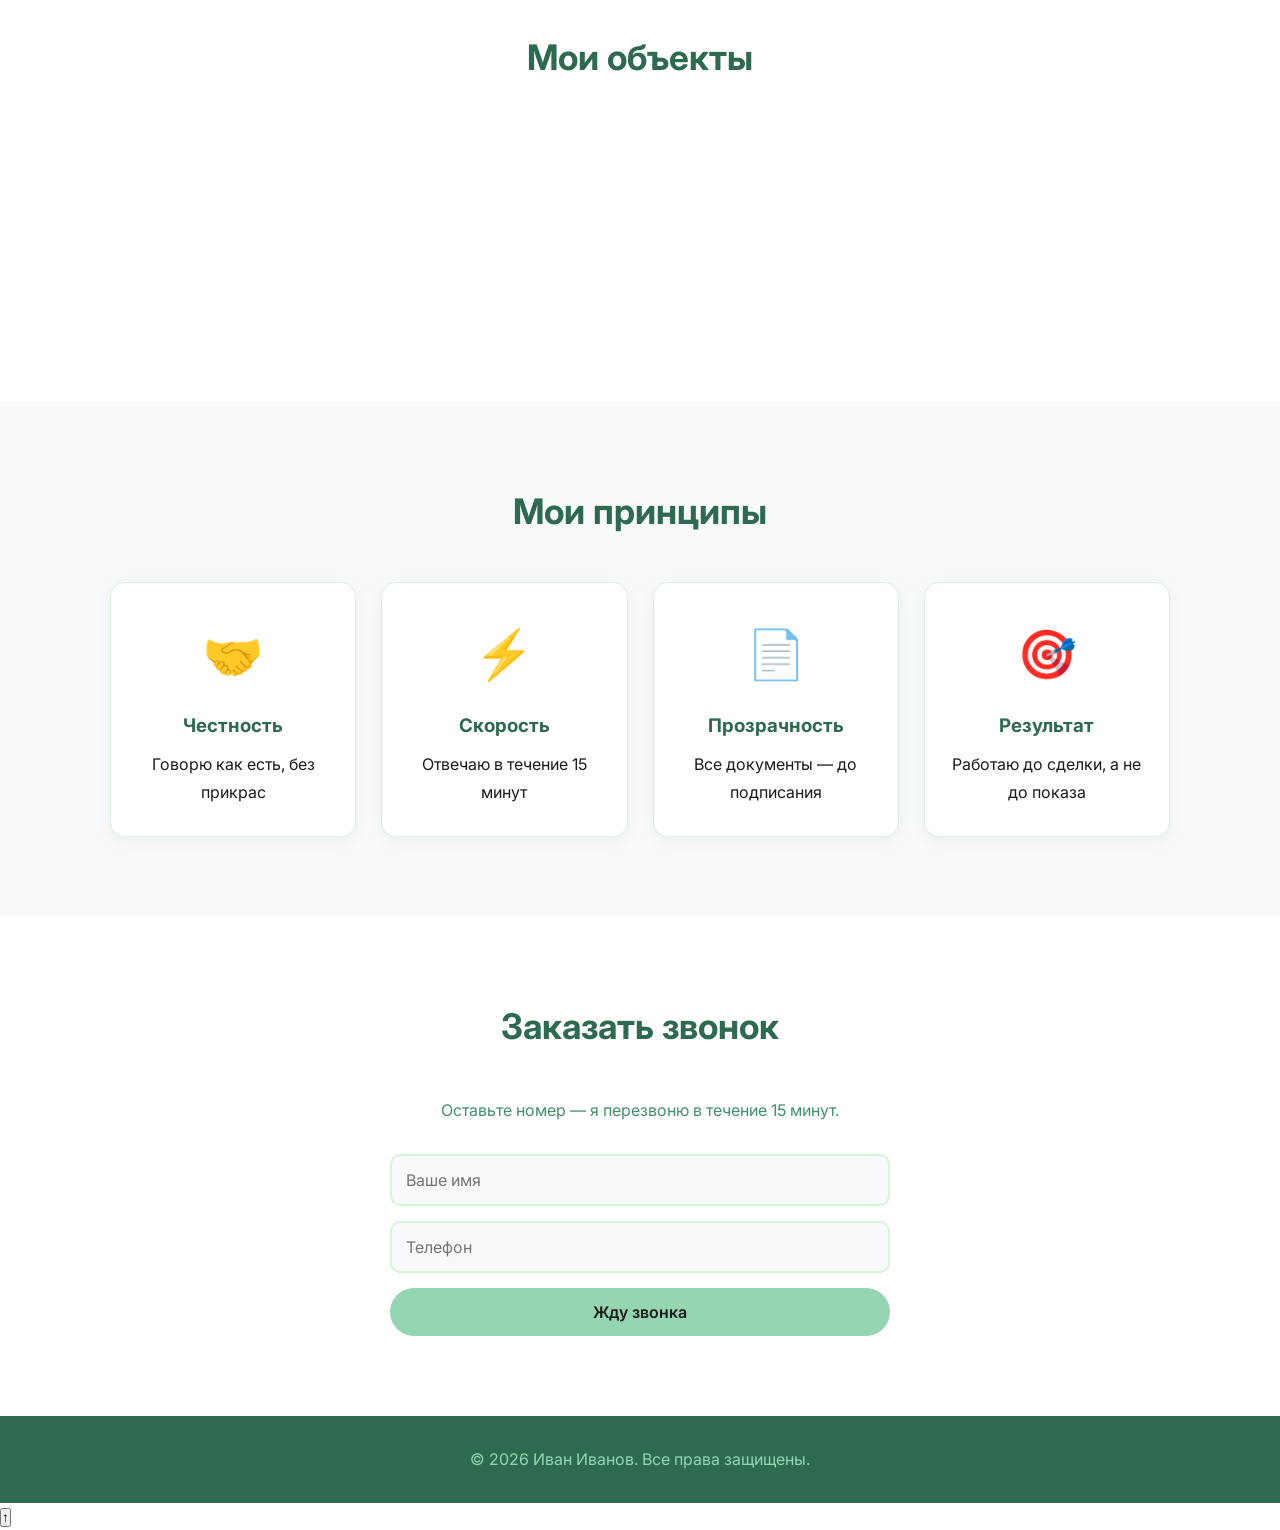
==== commit de09b6ca: "Добавил split-секцию, зелёную палитру, fade-in" ====
--- a/index.html
+++ b/index.html
@@ -10,21 +10,32 @@
 <body>
     <header class="hero">
         <div class="container">
-            <img src="фото1.jpg" alt="Илюхин Николай" class="avatar">
-            <h1>Илюхин Николай<h1>
-            <p class="subtitle">Риелтор в Орехово-Зуево | Помогу купить, продать, снять</p>
-            <a href="#contact" class="btn">📞 Оставить заявку</a>
+            <img src="photo.jpg" alt="Силмарко" class="avatar">
+            <h1>Илюхин Николай</h1>
+            <p class="subtitle">Риелтор в Москве | Помогу купить, продать, снять</p>
+            <p class="phone">
+                <a href="tel:+79999999999">📞 +7 (999) 999-99-99</a>
+            </p>
+            <div class="buttons">
+                <a href="#callback" class="btn">📩 Заказать звонок</a>
+                <a href="#objects" class="btn btn-outline">🏠 Мои объекты</a>
+            </div>
         </div>
     </header>
 
-    <section id="about" class="fade-in">
-        <div class="container">
+  <section id="about" class="split-section">
+    <div class="split-container">
+        <div class="split-photo">
+            <img src="foto1.jpg" alt="Илюхин Николай">
+        </div>
+        <div class="split-text">
             <h2>Обо мне</h2>
-            <p> Проведу сделку от первого просмотра до получения ключей.</p>
+            <p>Более 5 лет помогаю клиентам находить идеальное жильё. Работаю честно, быстро и с душой. Проведу сделку от первого просмотра до получения ключей.</p>
+            <a href="#callback" class="btn">📩 Заказать звонок</a>
         </div>
-    </section>
-
-    <section id="services" class="fade-in bg-light">
+    </div>
+</section>
+    <section id="services" class="fade-in bg-cream">
         <div class="container">
             <h2>Услуги</h2>
             <div class="services-grid">
@@ -59,68 +70,56 @@
         </div>
     </section>
 
-    <section id="reviews" class="fade-in bg-light">
+    <section id="principles" class="fade-in bg-cream">
         <div class="container">
-            <h2>Отзывы клиентов</h2>
-            <div class="cards">
-                <div class="card">
-                    <div class="card-body">
-                        <p>«Иван помог купить квартиру мечты за 2 недели. Всё чётко и быстро!»</p>
-                        <p><strong>— Анна, Москва</strong></p>
-                    </div>
+            <h2>Мои принципы</h2>
+            <div class="services-grid">
+                <div class="service-card">
+                    <div class="icon">🤝</div>
+                    <h3>Честность</h3>
+                    <p>Говорю как есть, без прикрас</p>
                 </div>
-                <div class="card">
-                    <div class="card-body">
-                        <p>«Продал квартиру выше рынка. Спасибо за профессионализм!»</p>
-                        <p><strong>— Сергей, Москва</strong></p>
-                    </div>
+                <div class="service-card">
+                    <div class="icon">⚡</div>
+                    <h3>Скорость</h3>
+                    <p>Отвечаю в течение 15 минут</p>
+                </div>
+                <div class="service-card">
+                    <div class="icon">📄</div>
+                    <h3>Прозрачность</h3>
+                    <p>Все документы — до подписания</p>
+                </div>
+                <div class="service-card">
+                    <div class="icon">🎯</div>
+                    <h3>Результат</h3>
+                    <p>Работаю до сделки, а не до показа</p>
                 </div>
             </div>
         </div>
     </section>
 
-    <section id="partners" class="fade-in">
+    <section id="callback" class="fade-in">
         <div class="container">
-            <h2>Партнёры</h2>
-            <div class="services-grid">
-                <div class="service-card">
-                    <div class="icon">🏦</div>
-                    <h3>Сбербанк</h3>
-                    <p>Ипотека от 5%</p>
-                </div>
-                <div class="service-card">
-                    <div class="icon">🏦</div>
-                    <h3>ВТБ</h3>
-                    <p>Ипотека от 6%</p>
-                </div>
-                <div class="service-card">
-                    <div class="icon">⚖️</div>
-                    <h3>Юрист</h3>
-                    <p>Сопровождение сделок</p>
-                </div>
-            </div>
-        </div>
-    </section>
-
-    <section id="contact" class="fade-in bg-light">
-        <div class="container">
-            <h2>Связаться со мной</h2>
-            <form id="leadForm">
+            <h2>Заказать звонок</h2>
+            <p class="contact-text">Оставьте номер — я перезвоню в течение 15 минут.</p>
+            <form id="callbackForm">
                 <input type="text" placeholder="Ваше имя" required>
                 <input type="tel" placeholder="Телефон" required>
-                <textarea placeholder="Сообщение"></textarea>
-                <button type="submit" class="btn">Отправить заявку</button>
+                <button type="submit" class="btn">Жду звонка</button>
             </form>
         </div>
     </section>
 
     <footer>
         <div class="container">
-            <p>© 2026 Илюхин Николай Все права защищены.</p>
+            <p>© 2026 Иван Иванов. Все права защищены.</p>
         </div>
     </footer>
 
+    <button id="scrollTop" title="Наверх">↑</button>
+
     <script>
+    // Загрузка объектов
     fetch('data.json')
         .then(res => res.json())
         .then(data => {
@@ -140,7 +139,38 @@
                 `;
                 list.appendChild(div);
             });
+        })
+        .catch(() => console.log('Нет данных'));
+
+    // Форма обратного звонка
+    document.getElementById('callbackForm').addEventListener('submit', function(e) {
+        e.preventDefault();
+        alert('Спасибо! Я перезвоню в течение 15 минут.');
+        this.reset();
+    });
+
+    // Fade-in при скролле
+    const observer = new IntersectionObserver((entries) => {
+        entries.forEach(entry => {
+            if (entry.isIntersecting) {
+                entry.target.classList.add('visible');
+            }
         });
+    });
+    document.querySelectorAll('.fade-in').forEach(el => observer.observe(el));
+
+    // Кнопка "Вверх"
+    const scrollBtn = document.getElementById('scrollTop');
+    window.addEventListener('scroll', () => {
+        if (window.scrollY > 300) {
+            scrollBtn.classList.add('visible');
+        } else {
+            scrollBtn.classList.remove('visible');
+        }
+    });
+    scrollBtn.addEventListener('click', () => {
+        window.scrollTo({ top: 0, behavior: 'smooth' });
+    });
     </script>
 </body>
 </html>
--- a/style.css
+++ b/style.css
@@ -1,4 +1,3 @@
-/* === БАЗА === */
 * {
     margin: 0;
     padding: 0;
@@ -9,7 +8,11 @@
     font-family: 'Inter', sans-serif;
     color: #1b1b1b;
     background: #ffffff;
-    line-height: 1.6;
+    line-height: 1.7;
+}
+
+h1, h2, h3 {
+    font-family: 'Inter', sans-serif;
 }
 
 .container {
@@ -18,19 +21,9 @@
     padding: 0 20px;
 }
 
-/* === ПЛАВНЫЕ ПЕРЕХОДЫ === */
+/* === АНИМАЦИИ === */
 a, button, .card, .service-card {
     transition: all 0.3s ease;
-}
-
-.fade-in {
-    animation: fadeIn 0.8s ease forwards;
-    opacity: 0;
-}
-
-@keyframes fadeIn {
-    from { opacity: 0; transform: translateY(20px); }
-    to { opacity: 1; transform: translateY(0); }
 }
 
 /* === ШАПКА === */
@@ -41,20 +34,52 @@
     text-align: center;
 }
 
+.avatar {
+    width: 150px;
+    height: 150px;
+    border-radius: 50%;
+    border: 4px solid #95d5b2;
+    margin-bottom: 20px;
+    object-fit: cover;
+    box-shadow: 0 8px 20px rgba(0,0,0,0.2);
+}
+
 .hero h1 {
     font-size: 3em;
     font-weight: 700;
     margin-bottom: 10px;
-    animation: fadeIn 1s ease;
 }
 
 .subtitle {
-    font-size: 1.3em;
-    margin-bottom: 30px;
-    opacity: 0.95;
+    font-size: 1.2em;
+    margin-bottom: 20px;
+    color: #f8f9fa;
+}
+
+.phone {
+    font-size: 1.4em;
+    margin: 20px 0;
+}
+
+.phone a {
+    color: #95d5b2;
+    text-decoration: none;
+    font-weight: 700;
+}
+
+.phone a:hover {
+    color: #ffffff;
 }
 
 /* === КНОПКИ === */
+.buttons {
+    display: flex;
+    gap: 15px;
+    justify-content: center;
+    flex-wrap: wrap;
+    margin-top: 30px;
+}
+
 .btn {
     display: inline-block;
     background: #95d5b2;
@@ -66,12 +91,24 @@
     border: none;
     cursor: pointer;
     font-size: 1em;
+    font-family: inherit;
 }
 
 .btn:hover {
     background: #ffffff;
     transform: translateY(-3px);
-    box-shadow: 0 8px 20px rgba(0,0,0,0.15);
+    box-shadow: 0 8px 20px rgba(0,0,0,0.2);
+}
+
+.btn-outline {
+    background: transparent;
+    border: 2px solid #95d5b2;
+    color: #ffffff;
+}
+
+.btn-outline:hover {
+    background: #95d5b2;
+    color: #1b1b1b;
 }
 
 /* === СЕКЦИИ === */
@@ -84,23 +121,13 @@
     color: #2d6a4f;
     margin-bottom: 40px;
     text-align: center;
-    position: relative;
-}
-
-section h2::after {
-    content: '';
-    display: block;
-    width: 60px;
-    height: 3px;
-    background: #95d5b2;
-    margin: 15px auto 0;
-}
-
-.bg-light {
+}
+
+.bg-cream {
     background: #f8f9fa;
 }
 
-/* === УСЛУГИ === */
+/* === УСЛУГИ / ПРИНЦИПЫ === */
 .services-grid {
     display: grid;
     grid-template-columns: repeat(auto-fit, minmax(220px, 1fr));
@@ -108,16 +135,17 @@
 }
 
 .service-card {
-    background: white;
+    background: #ffffff;
     padding: 30px 20px;
     border-radius: 15px;
     text-align: center;
     box-shadow: 0 4px 15px rgba(0,0,0,0.05);
+    border: 1px solid #d8f3dc;
 }
 
 .service-card:hover {
-    transform: translateY(-8px);
-    box-shadow: 0 12px 30px rgba(45,106,79,0.15);
+    transform: translateY(-10px) scale(1.02);
+    box-shadow: 0 20px 40px rgba(45,106,79,0.15);
 }
 
 .service-card .icon {
@@ -145,8 +173,8 @@
 }
 
 .card:hover {
-    transform: translateY(-8px);
-    box-shadow: 0 15px 35px rgba(45,106,79,0.2);
+    transform: translateY(-10px) scale(1.02);
+    box-shadow: 0 20px 40px rgba(45,106,79,0.2);
 }
 
 .card img {
@@ -177,6 +205,12 @@
 }
 
 /* === ФОРМА === */
+.contact-text {
+    text-align: center;
+    color: #40916c;
+    margin-bottom: 30px;
+}
+
 form {
     display: flex;
     flex-direction: column;
@@ -187,11 +221,12 @@
 
 form input, form textarea {
     padding: 14px;
-    border: 2px solid #e0e0e0;
+    border: 2px solid #d8f3dc;
     border-radius: 10px;
     font-family: inherit;
     font-size: 1em;
-    transition: border-color 0.3s ease;
+    background: #f8f9fa;
+    color: #1b1b1b;
 }
 
 form input:focus, form textarea:focus {
@@ -199,15 +234,10 @@
     border-color: #40916c;
 }
 
-form textarea {
-    min-height: 120px;
-    resize: vertical;
-}
-
 /* === ФУТЕР === */
 footer {
     background: #2d6a4f;
-    color: white;
+    color: #95d5b2;
     text-align: center;
     padding: 30px 20px;
 }
@@ -215,7 +245,86 @@
 /* === АДАПТИВ === */
 @media (max-width: 768px) {
     .hero h1 { font-size: 2em; }
-    .subtitle { font-size: 1.1em; }
+    .subtitle { font-size: 1em; }
     section h2 { font-size: 1.7em; }
     section { padding: 50px 20px; }
 }
+/* === SPLIT-СЕКЦИЯ (фото + текст) === */
+.split-section {
+    padding: 0;
+    background: #f8f9fa;
+}
+
+.split-container {
+    display: flex;
+    min-height: 500px;
+    max-width: 1200px;
+    margin: 0 auto;
+    align-items: stretch;
+}
+
+.split-photo {
+    flex: 1;
+    overflow: hidden;
+    position: relative;
+}
+
+.split-photo {
+    flex: 0 0 400px;        /* фиксированная ширина */
+    padding: 40px;          /* отступы вокруг фото */
+    display: flex;
+    align-items: center;
+    justify-content: center;
+}
+
+.split-photo img {
+    width: 100%;
+    max-width: 320px;       /* ограничиваем размер */
+    height: auto;           /* сохраняем пропорции */
+    border-radius: 20px;    /* закругляем углы */
+    object-fit: cover;
+    box-shadow: 0 15px 40px rgba(0,0,0,0.2);
+    filter: brightness(0.9); /* лёгкое затемнение */
+}
+
+.split-text {
+    flex: 1;
+    padding: 60px 40px;
+    display: flex;
+    flex-direction: column;
+    justify-content: center;
+    background: #ffffff;
+}
+
+.split-text h2 {
+    font-size: 2em;
+    color: #2d6a4f;
+    margin-bottom: 20px;
+    text-align: left;
+}
+
+.split-text p {
+    color: #1b1b1b;
+    margin-bottom: 25px;
+    font-size: 1.05em;
+}
+
+/* Адаптив для телефонов */
+@media (max-width: 768px) {
+    .split-container {
+        flex-direction: column;
+    }
+    .split-photo {
+        height: 300px;
+    }
+}
+.fade-in {
+    opacity: 0;
+    transform: translateY(40px);
+    transition: opacity 0.8s ease, transform 0.8s ease;
+}
+
+.fade-in.visible {
+    opacity: 1;
+    transform: translateY(0);
+}
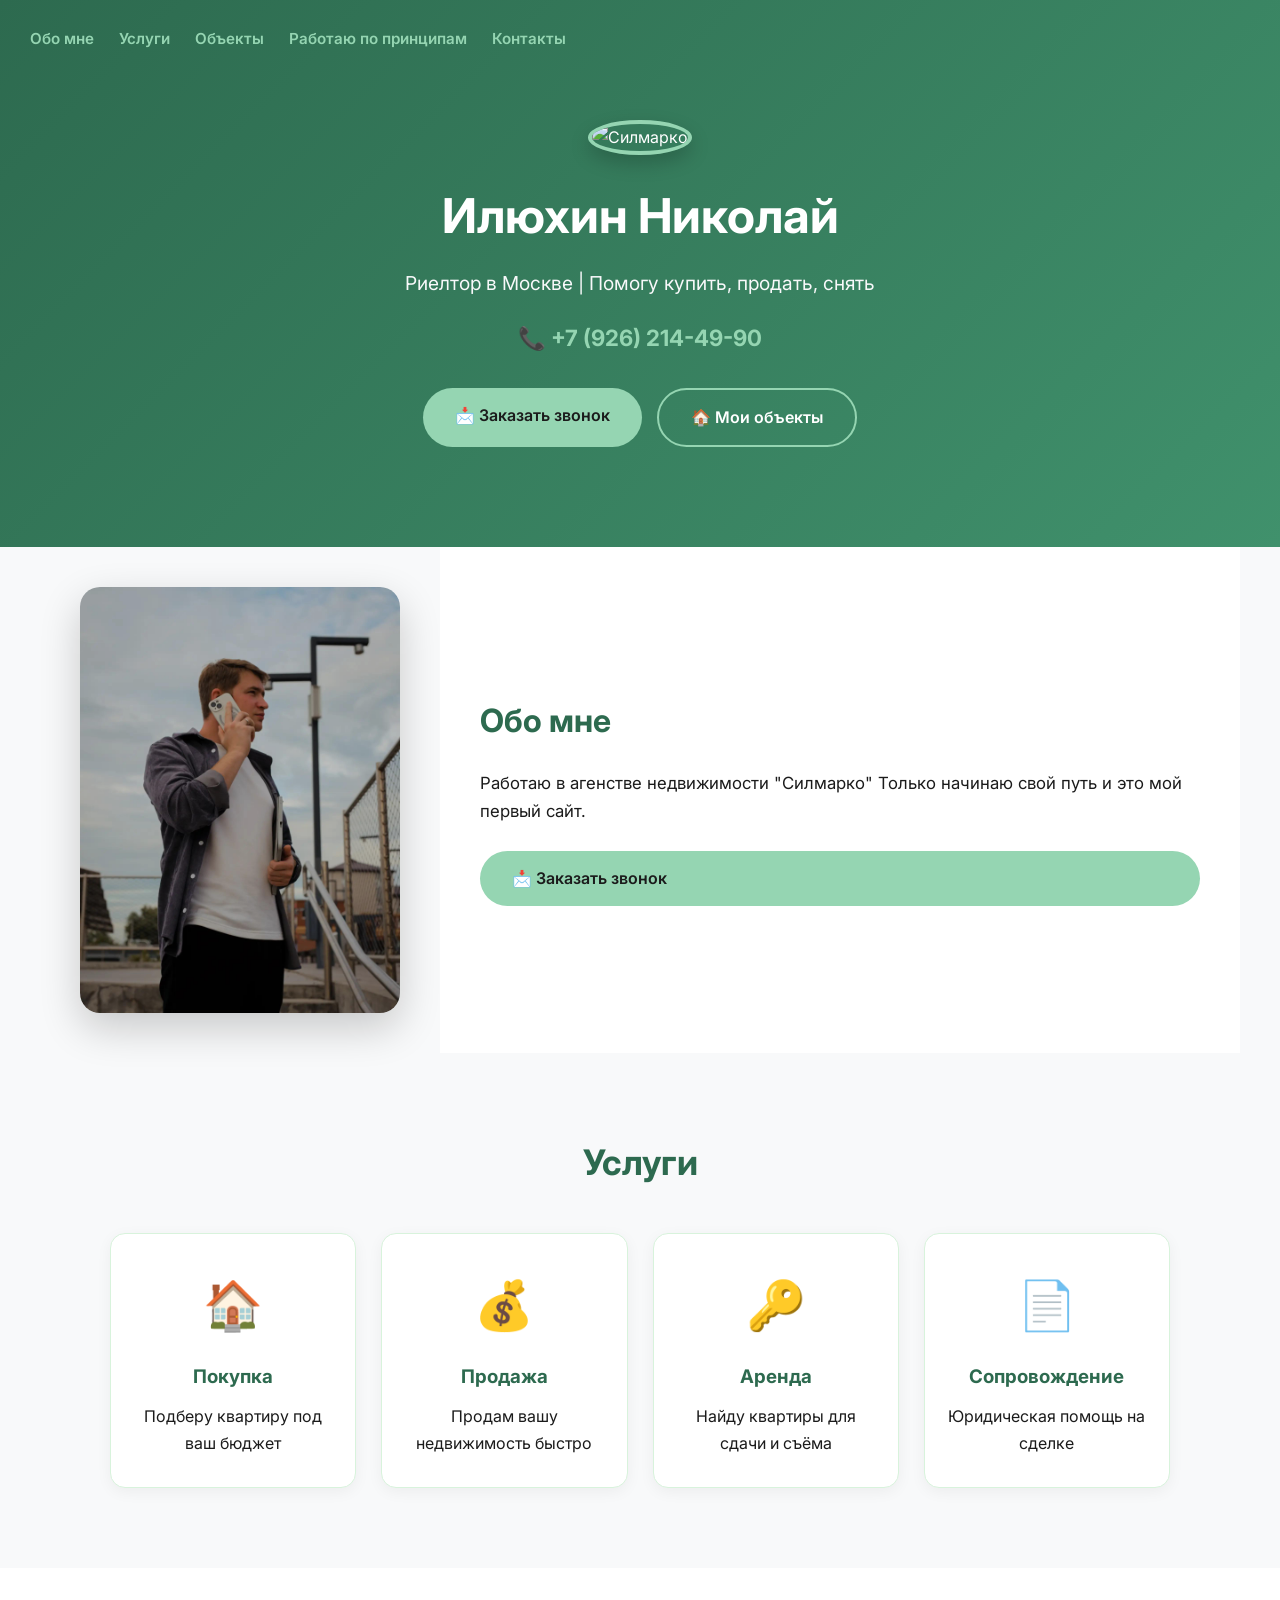
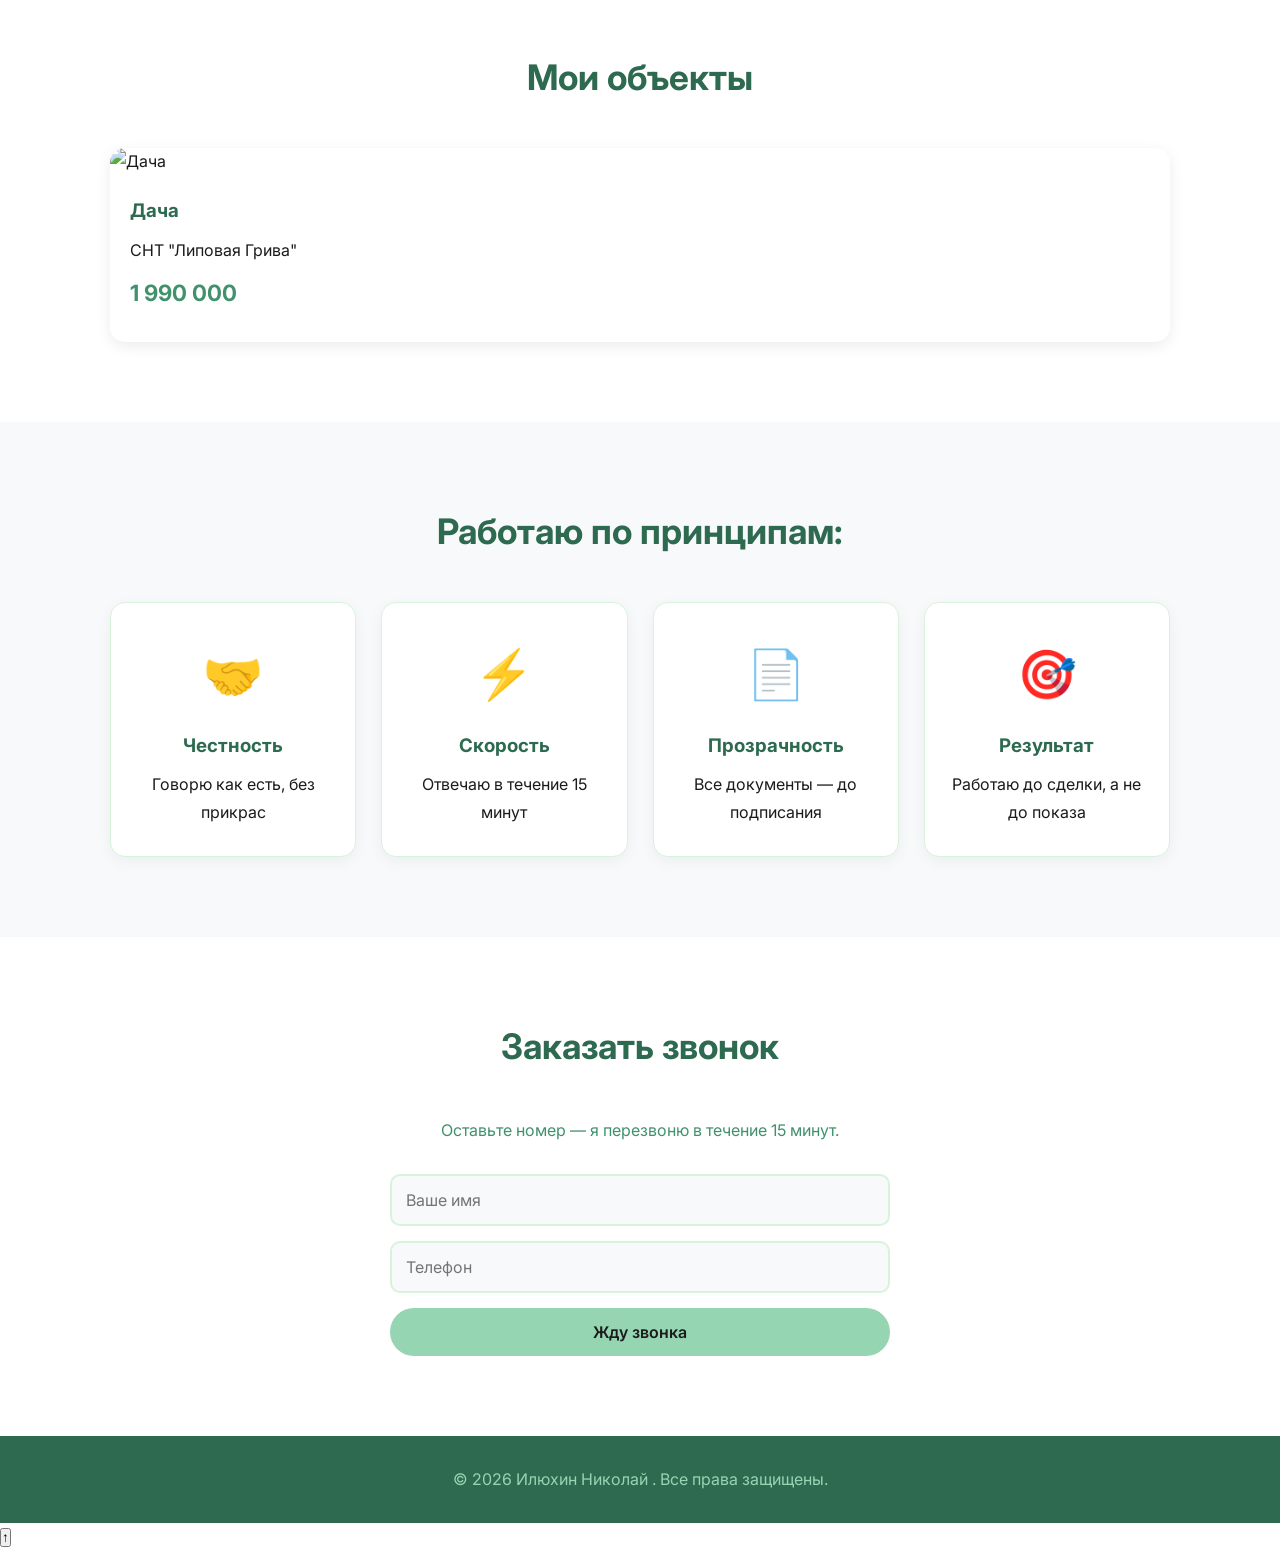
==== commit e3a8f31e: "Добавил меню, форму, split-секцию, исправил CSS" ====
--- a/index.html
+++ b/index.html
@@ -8,13 +8,23 @@
     <link href="https://fonts.googleapis.com/css2?family=Inter:wght@300;400;600;700&display=swap" rel="stylesheet">
 </head>
 <body>
-    <header class="hero">
+ <header class="hero">
+     <nav class="main-nav">       
+            <ul class="nav-list">
+                <li><a href="#about">Обо мне</a></li>
+                <li><a href="#services">Услуги</a></li>
+                <li><a href="#objects">Объекты</a></li>
+                <li><a href="#principles">Работаю по принципам</a></li>
+                <li><a href="#callback">Контакты</a></li>
+            </ul>
+         </ul> 
+    </nav>
         <div class="container">
             <img src="photo.jpg" alt="Силмарко" class="avatar">
             <h1>Илюхин Николай</h1>
             <p class="subtitle">Риелтор в Москве | Помогу купить, продать, снять</p>
             <p class="phone">
-                <a href="tel:+79999999999">📞 +7 (999) 999-99-99</a>
+                <a href="tel:+79262144990">📞 +7 (926) 214-49-90</a>
             </p>
             <div class="buttons">
                 <a href="#callback" class="btn">📩 Заказать звонок</a>
@@ -22,7 +32,6 @@
             </div>
         </div>
     </header>
-
   <section id="about" class="split-section">
     <div class="split-container">
         <div class="split-photo">
@@ -30,7 +39,7 @@
         </div>
         <div class="split-text">
             <h2>Обо мне</h2>
-            <p>Более 5 лет помогаю клиентам находить идеальное жильё. Работаю честно, быстро и с душой. Проведу сделку от первого просмотра до получения ключей.</p>
+            <p>Работаю в агенстве недвижимости "Силмарко" Только начинаю свой путь и это мой первый сайт.</p>
             <a href="#callback" class="btn">📩 Заказать звонок</a>
         </div>
     </div>
@@ -72,7 +81,7 @@
 
     <section id="principles" class="fade-in bg-cream">
         <div class="container">
-            <h2>Мои принципы</h2>
+            <h2>Работаю по принципам:</h2>
             <div class="services-grid">
                 <div class="service-card">
                     <div class="icon">🤝</div>
@@ -112,7 +121,7 @@
 
     <footer>
         <div class="container">
-            <p>© 2026 Иван Иванов. Все права защищены.</p>
+            <p>© 2026 Илюхин Николай . Все права защищены.</p>
         </div>
     </footer>
 
--- a/style.css
+++ b/style.css
@@ -28,12 +28,51 @@
 
 /* === ШАПКА === */
 .hero {
+    position: relative;
     background: linear-gradient(135deg, #2d6a4f 0%, #40916c 100%);
     color: white;
-    padding: 100px 20px;
+    padding: 120px 20px 100px;
     text-align: center;
 }
 
+/* === НАВИГАЦИЯ === */
+.main-nav {
+    position: absolute;
+    top: 25px;
+    left: 30px;
+    z-index: 1000;
+}
+
+.main-nav ul {
+    display: flex !important;
+    flex-direction: row !important;
+    gap: 25px;
+    list-style: none !important;
+    margin: 0 !important;
+    padding: 0 !important;
+}
+
+.main-nav li {
+    display: inline-block !important;
+    list-style: none !important;
+}
+
+.main-nav a {
+    color: #95d5b2 !important;
+    text-decoration: none !important;
+    font-weight: 600 !important;
+    font-size: 0.95em !important;
+    padding: 5px 0;
+    border-bottom: 2px solid transparent;
+    transition: all 0.3s ease;
+}
+
+.main-nav a:hover {
+    color: #ffffff !important;
+    border-bottom-color: #ffffff;
+}
+
+/* === АВАТАР === */
 .avatar {
     width: 150px;
     height: 150px;
@@ -244,10 +283,52 @@
 
 /* === АДАПТИВ === */
 @media (max-width: 768px) {
+    .hero {
+        padding: 100px 15px 60px;
+    }
+
     .hero h1 { font-size: 2em; }
     .subtitle { font-size: 1em; }
-    section h2 { font-size: 1.7em; }
-    section { padding: 50px 20px; }
+    .avatar { width: 100px; height: 100px; }
+
+    .main-nav {
+        top: 15px;
+        left: 15px;
+    }
+
+    .main-nav ul {
+        gap: 15px;
+        flex-wrap: wrap;
+    }
+
+    .main-nav a {
+        font-size: 0.85em !important;
+    }
+
+    section {
+        padding: 50px 15px;
+    }
+
+    section h2 {
+        font-size: 1.6em;
+    }
+
+    .services-grid,
+    .cards {
+        grid-template-columns: 1fr;
+        gap: 15px;
+    }
+
+    .buttons {
+        flex-direction: column;
+        align-items: center;
+    }
+
+    .btn {
+        width: 100%;
+        max-width: 280px;
+        text-align: center;
+    }
 }
 /* === SPLIT-СЕКЦИЯ (фото + текст) === */
 .split-section {
@@ -264,14 +345,8 @@
 }
 
 .split-photo {
-    flex: 1;
-    overflow: hidden;
-    position: relative;
-}
-
-.split-photo {
-    flex: 0 0 400px;        /* фиксированная ширина */
-    padding: 40px;          /* отступы вокруг фото */
+    flex: 0 0 400px;
+    padding: 40px;
     display: flex;
     align-items: center;
     justify-content: center;
@@ -279,12 +354,12 @@
 
 .split-photo img {
     width: 100%;
-    max-width: 320px;       /* ограничиваем размер */
-    height: auto;           /* сохраняем пропорции */
-    border-radius: 20px;    /* закругляем углы */
+    max-width: 320px;
+    height: auto;
+    border-radius: 20px;
     object-fit: cover;
     box-shadow: 0 15px 40px rgba(0,0,0,0.2);
-    filter: brightness(0.9); /* лёгкое затемнение */
+    filter: brightness(0.9);
 }
 
 .split-text {
@@ -315,16 +390,16 @@
         flex-direction: column;
     }
     .split-photo {
-        height: 300px;
-    }
-}
-.fade-in {
-    opacity: 0;
-    transform: translateY(40px);
-    transition: opacity 0.8s ease, transform 0.8s ease;
-}
-
-.fade-in.visible {
-    opacity: 1;
-    transform: translateY(0);
-}
+        flex: 0 0 auto;
+        padding: 20px;
+    }
+    .split-photo img {
+        max-width: 250px;
+    }
+    .split-text {
+        padding: 30px 20px;
+    }
+    .split-text h2 {
+        text-align: center;
+    }
+}
